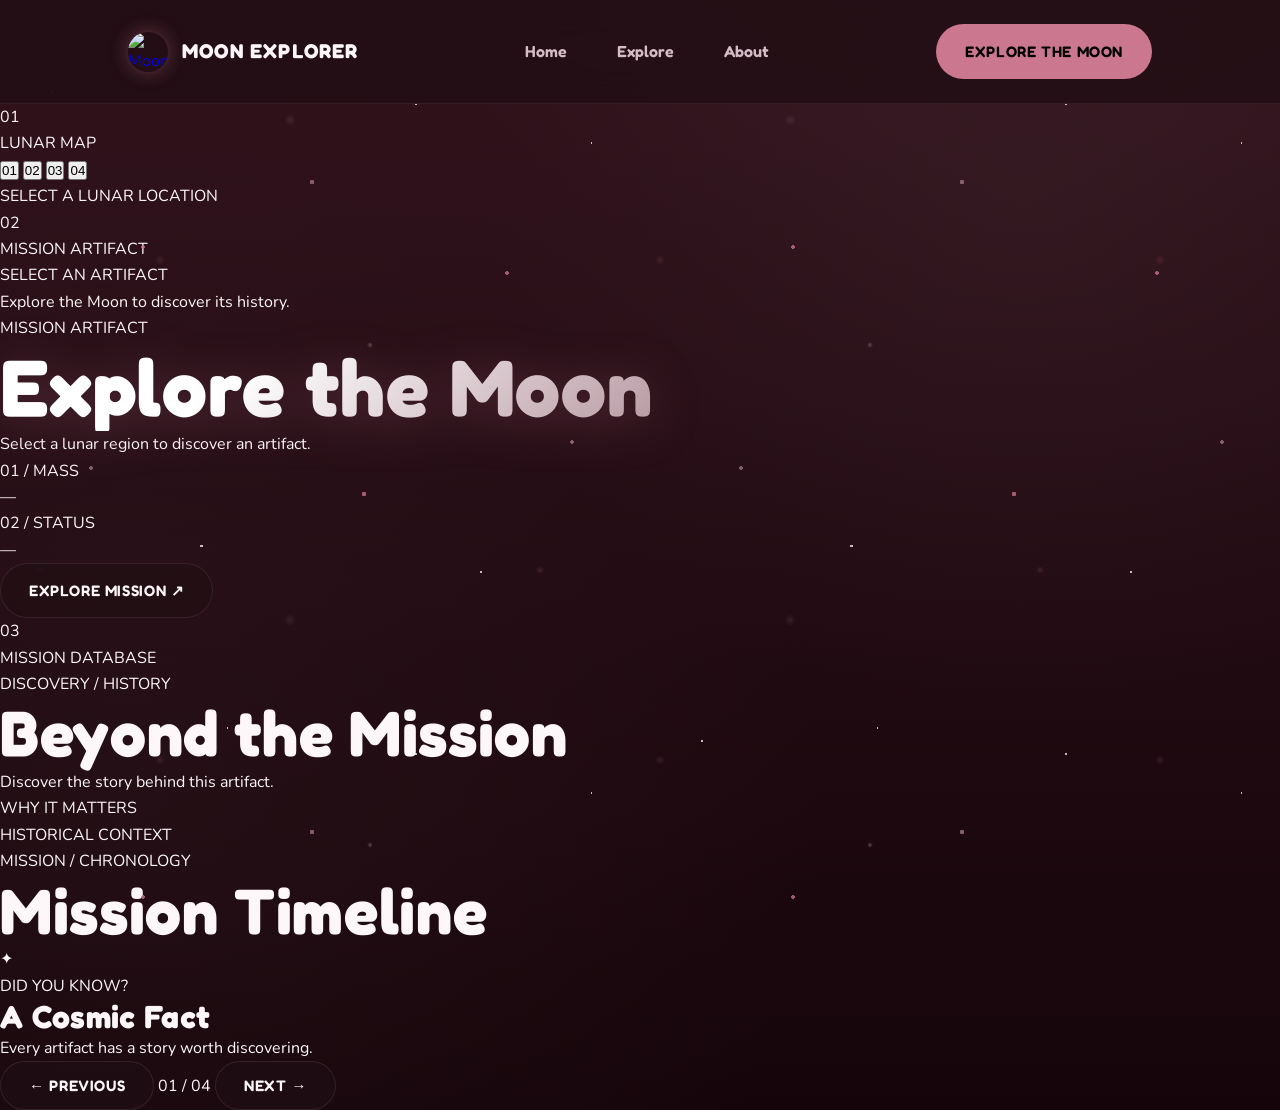
==== explore.html @ b7310cf4 "Add files via upload" ====
<!DOCTYPE html>
<html lang="en">
    <head>
        <meta charset="UTF-8" />
        <meta name="viewport" content="width=device-width, initial-scale=1.0" />
        <title>Moon Explorer — Interactive Space Exploration Museum</title>

        <!-- Google Fonts: Fredoka & Nunito -->
        <link rel="preconnect" href="https://fonts.googleapis.com" />
        <link rel="preconnect" href="https://fonts.gstatic.com" crossorigin />
        <link
            href="https://fonts.googleapis.com/css2?family=Fredoka:wght@500;600;700&family=Nunito:wght@400;600;700&display=swap"
            rel="stylesheet"
        />

        <link rel="stylesheet" href="style.css" />
        <link rel="stylesheet" href="home.css" />

        <script
        type="module"
        src="https://ajax.googleapis.com/ajax/libs/model-viewer/3.5.0/model-viewer.min.js"
        ></script>
    </head>
    <body>
        <!-- Fundo estrelado atmosférico -->
        <div class="starfield" aria-hidden="true"></div>

        <!-- NAVBAR -->
        <header class="navbar">
        <a href="#home" class="logo">
            <img src="./assets/logo.png" alt="Moon Explorer Logo" />
            <p>MOON EXPLORER</p>
        </a>

        <nav class="menu">
            <a href="#home">Home</a>
            <a href="#explore">Explore</a>
            <a href="#about">About</a>
        </nav>

        <div class="nav-cta">
            <a href="#explore" class="btn btn-primary">EXPLORE THE MOON</a>
        </div>

        <!-- Hamburger (mobile) -->
        <button
            class="hamburger"
            id="hamburger"
            aria-label="Open menu"
            aria-expanded="false"
        >
            <span></span><span></span><span></span>
        </button>
        </header>

        <!-- Overlay do menu lateral -->
        <div class="menu-overlay" id="menu-overlay"></div>

        <!-- Menu lateral mobile -->
        <aside class="side-menu" id="side-menu" aria-hidden="true">
        <div class="side-menu-header">
            <p>MOON EXPLORER</p>
            <button class="close-menu" id="close-menu" aria-label="Close menu">
            &times;
            </button>
        </div>
        <nav class="side-menu-links">
            <a href="#home">Home</a>
            <a href="#explore">Explore</a>
            <a href="#about">About</a>
        </nav>
        <a href="#explore" class="btn btn-primary side-menu-cta"
            >EXPLORE THE MOON</a
        >
        </aside>

        <main class="explorer">

            <!-- 01. LUA / SELEÇÃO -->
            <section class="moon-panel">
                <div class="panel-label">
                    <span>01</span>
                    <p>LUNAR MAP</p>
                </div>

                <div class="moon-container">
                    <model-viewer
                        src="./assets/Moon_New.glb"
                        alt="Interactive 3D Moon"
                        camera-controls
                        disable-pan
                        disable-zoom
                        shadow-intensity="0"
                        exposure="1"
                        orientation="45deg -180deg 0deg"
                    ></model-viewer>

                    <!-- Regiões clicáveis -->
                    <button class="moon-region active"
                        data-object="0" style="--x: 35%; --y: 35%;">
                        <span>01</span>
                    </button>

                    <button class="moon-region"
                        data-object="1" style="--x: 65%; --y: 43%;">
                        <span>02</span>
                    </button>

                    <button class="moon-region"
                        data-object="2" style="--x: 42%; --y: 65%;">
                        <span>03</span>
                    </button>

                    <button class="moon-region"
                        data-object="3" style="--x: 70%; --y: 72%;">
                        <span>04</span>
                    </button>
                </div>

                <div class="moon-legend">
                    <span class="legend-dot"></span>
                    <p>SELECT A LUNAR LOCATION</p>
                </div>
            </section>


            <!-- 02. OBJETO 3D -->
            <section class="object-panel">

                <div class="panel-label">
                    <span>02</span>
                    <p>MISSION ARTIFACT</p>
                </div>

                <div class="object-viewer">
                    <model-viewer
                        id="artifact-model"
                        src=""
                        alt="Selected space artifact"
                        camera-controls
                        auto-rotate
                        rotation-per-second="8deg"
                        shadow-intensity="0"
                        exposure="1"
                        interaction-prompt="none"
                        loading="eager"
                    ></model-viewer>

                    <div class="object-loading" id="object-placeholder">
                        <span>SELECT AN ARTIFACT</span>
                        <p>Explore the Moon to discover its history.</p>
                    </div>
                </div>

                <div class="object-info">
                    <span class="object-status" id="object-status">
                        MISSION ARTIFACT
                    </span>

                    <h1 id="object-name">Explore the Moon</h1>

                    <p id="object-mission">
                        Select a lunar region to discover an artifact.
                    </p>

                    <div class="object-metadata">
                        <div>
                            <span>01 / MASS</span>
                            <p id="object-mass">—</p>
                        </div>

                        <div>
                            <span>02 / STATUS</span>
                            <p id="object-condition">—</p>
                        </div>
                    </div>

                    <a id="object-link"
                    class="btn btn-secondary"
                    href="#"
                    target="_blank"
                    rel="noopener noreferrer">
                        EXPLORE MISSION ↗
                    </a>
                </div>

            </section>


            <!-- 03. DASHBOARD -->
            <section class="details-panel">

                <div class="panel-label">
                    <span>03</span>
                    <p>MISSION DATABASE</p>
                </div>

                <!-- HISTÓRIA -->
                <article class="dashboard-card story-card">
                    <span class="dashboard-category">DISCOVERY / HISTORY</span>

                    <h2>Beyond the Mission</h2>

                    <p id="story-info">
                        Discover the story behind this artifact.
                    </p>

                    <div class="story-highlight">
                        <span>WHY IT MATTERS</span>
                        <p id="story-importance"></p>
                    </div>

                    <div class="story-context">
                        <span>HISTORICAL CONTEXT</span>
                        <p id="story-context"></p>
                    </div>
                </article>


                <!-- LINHA DO TEMPO -->
                <article class="dashboard-card timeline-card">
                    <span class="dashboard-category">MISSION / CHRONOLOGY</span>

                    <h2>Mission Timeline</h2>

                    <div class="timeline" id="mission-timeline">
                        <!-- Gerado pelo JavaScript -->
                    </div>
                </article>


                <!-- CURIOSIDADE -->
                <article class="dashboard-card funfact-card">
                    <div class="funfact-icon">✦</div>

                    <div>
                        <span class="dashboard-category">DID YOU KNOW?</span>

                        <h3>A Cosmic Fact</h3>

                        <p id="object-funfact">
                            Every artifact has a story worth discovering.
                        </p>
                    </div>
                </article>

                <!-- NAVEGAÇÃO -->
                <div class="artifact-navigation">
                    <button id="previous-artifact" class="btn btn-secondary">
                        ← PREVIOUS
                    </button>

                    <span id="artifact-counter">01 / 04</span>

                    <button id="next-artifact" class="btn btn-secondary">
                        NEXT →
                    </button>
                </div>

            </section>

        </main>
    </body>
</html>
---- style.css ----
/* ==========================================================================
   MOON EXPLORER — VISUAL IDENTITY & DESIGN SYSTEM (DARK EDITION)
   ========================================================================== */

:root {
  /* Color Palette */
  --color-mauve-muted: #A27A86;
  --color-gray-purple: #77686D;
  --color-pink-accent: #CB7790;
  --color-mauve-dark: #4D363D;
  --color-bg-deep: #331C23;
  --color-bg-darkest: #33131D; /* Fundo principal ultra escuro */

  /* Derived Soft Highlights & Glassmorphism */
  --color-text-primary: #FDF7F9;
  --color-text-secondary: #D4BDC6;
  --color-glass-surface: rgba(33, 15, 21, 0.72);
  --color-glass-hover: rgba(51, 28, 35, 0.88);
  --color-border-soft: rgba(162, 122, 134, 0.18);
  --color-border-glow: rgba(203, 119, 144, 0.45);

  /* Typography */
  --font-heading: 'Fredoka', sans-serif;
  --font-body: 'Nunito', sans-serif;

  /* Margins / Spacing Tokens */
  --margin-xl: 128px;
  --margin-md: 42px;
  --margin-sm: 24px;

  /* Radii & Shadows */
  --radius-card: 28px;
  --radius-pill: 999px;
  --shadow-atmospheric: 0 28px 70px rgba(10, 2, 5, 0.85);
  --glow-pink: 0 0 32px rgba(203, 119, 144, 0.28);
}

/* ==========================================================================
   RESET & BASE SCALE (Base 8px -> uso de 'em' para escala tipográfica)
   ========================================================================== */

*,
*::before,
*::after {
  box-sizing: border-box;
  margin: 0;
  padding: 0;
}

html {
  font-size: 8px; /* Base solicitada: 1em = 8px */
  scroll-behavior: smooth;
}

body {
  font-family: var(--font-body);
  font-weight: 400;
  font-size: 2em; /* 16px */
  line-height: 1.65;
  color: var(--color-text-primary);
  background: radial-gradient(circle at 80% 15%, rgba(77, 54, 61, 0.22) 0%, transparent 40%),
              radial-gradient(circle at 10% 70%, rgba(51, 28, 35, 0.35) 0%, transparent 50%),
              linear-gradient(180deg, var(--color-bg-darkest) 0%, #200A11 60%, #15050A 100%);
  min-height: 100vh;
  overflow-x: hidden;
  position: relative;
}

/* ==========================================================================
   ATMOSPHERIC STARFIELD & COSMIC PARTICLES
   ========================================================================== */

.starfield {
  position: fixed;
  inset: 0;
  pointer-events: none;
  z-index: 0;
  overflow: hidden;
}

.starfield::before {
  content: "";
  position: absolute;
  inset: 0;
  background-image:
    radial-gradient(1.5px 1.5px at 8% 14%, #FDF7F9 90%, transparent),
    radial-gradient(2px 2px at 22% 38%, var(--color-pink-accent) 85%, transparent),
    radial-gradient(1px 1px at 35% 12%, #FDF7F9 90%, transparent),
    radial-gradient(2.5px 2.5px at 48% 28%, var(--color-mauve-muted) 80%, transparent),
    radial-gradient(1.5px 1.5px at 64% 16%, #FDF7F9 90%, transparent),
    radial-gradient(2px 2px at 78% 42%, var(--color-pink-accent) 85%, transparent),
    radial-gradient(1px 1px at 91% 22%, #FDF7F9 90%, transparent),
    radial-gradient(2px 2px at 14% 72%, var(--color-mauve-muted) 85%, transparent),
    radial-gradient(1.5px 1.5px at 31% 84%, #FDF7F9 90%, transparent),
    radial-gradient(2.5px 2.5px at 56% 76%, var(--color-pink-accent) 80%, transparent),
    radial-gradient(1.5px 1.5px at 74% 88%, #FDF7F9 90%, transparent),
    radial-gradient(2px 2px at 88% 68%, var(--color-mauve-muted) 85%, transparent);
  background-size: 650px 650px;
  opacity: 0.75;
  animation: twinkle 7s ease-in-out infinite alternate;
}

.starfield::after {
  content: "";
  position: absolute;
  inset: -50px;
  background-image:
    radial-gradient(4px 4px at 18% 24%, rgba(203, 119, 144, 0.2) 0%, transparent 100%),
    radial-gradient(6px 6px at 68% 34%, rgba(162, 122, 134, 0.18) 0%, transparent 100%),
    radial-gradient(5px 5px at 42% 62%, rgba(203, 119, 144, 0.16) 0%, transparent 100%),
    radial-gradient(3px 3px at 84% 79%, rgba(253, 247, 249, 0.25) 0%, transparent 100%);
  background-size: 500px 500px;
  animation: floatParticles 18s ease-in-out infinite alternate;
}

@keyframes twinkle {
  0% { opacity: 0.45; }
  100% { opacity: 0.9; }
}

@keyframes floatParticles {
  0% { transform: translateY(0px) translateX(0px); }
  100% { transform: translateY(-24px) translateX(14px); }
}

/* ==========================================================================
   CUSTOM SCROLLBAR (Transparent & Atmospheric)
   ========================================================================== */

/* Para navegadores baseados em Chromium (Chrome, Edge, Safari, Opera) */
::-webkit-scrollbar {
  width: 12px; /* Largura da barra vertical */
  height: 12px; /* Altura da barra horizontal */
}

::-webkit-scrollbar-track {
  background: transparent; /* Fundo totalmente transparente */
}

::-webkit-scrollbar-thumb {
  background:  linear-gradient(135deg, var(--color-pink-accent) 0%, #B35D77 100%) 
  border-radius: 999px;
  border: 2px solid transparent;
  background-clip: padding-box;
  transition: background 0.3s ease;
}

::-webkit-scrollbar-thumb:hover {
  background: rgba(203, 119, 144, 0.75); /* Acende com o rosa accent ao passar o mouse */
  border: 2px solid transparent;
  background-clip: padding-box;
}

/* Para Firefox */
* {
  scrollbar-color: rgba(162, 122, 134, 0.38) transparent; /* Thumb translúcido e track transparente */
}

/* ==========================================================================
   TYPOGRAPHY
   ========================================================================== */

h1, h2, h3 {
  font-family: var(--font-heading);
  font-weight: 700;
  line-height: 1.12;
  letter-spacing: 0.01em;
  color: var(--color-text-primary);
}

h1 {
  font-size: 5em;
  background: linear-gradient(135deg, #FFFFFF 20%, var(--color-mauve-muted) 65%, var(--color-pink-accent) 100%);
  -webkit-background-clip: text;
  -webkit-text-fill-color: transparent;
  filter: drop-shadow(0 6px 24px rgba(203, 119, 144, 0.25));
}

h2 {
  font-size: 4em;
}

h3 {
  font-size: 2em;
}

.chapter {
  font-family: var(--font-heading);
  font-weight: 600;
  font-size: 0.8em;
  letter-spacing: 0.14em;
  text-transform: uppercase;
  color: var(--color-pink-accent);
  display: inline-flex;
  align-items: center;
  gap: 10px;
  margin-bottom: 12px;
}

.chapter .dot {
  width: 8px;
  height: 8px;
  border-radius: 50%;
  background: var(--color-pink-accent);
  box-shadow: 0 0 12px var(--color-pink-accent);
  display: inline-block;
}

#highlighted {
  color: #CB7790;
}

/* ==========================================================================
   BUTTONS
   ========================================================================== */

.btn {
  font-family: var(--font-heading);
  font-weight: 600;
  font-size: 0.95em;
  letter-spacing: 0.04em;
  text-decoration: none;
  padding: 14px 28px;
  border-radius: var(--radius-pill);
  display: inline-flex;
  align-items: center;
  justify-content: center;
  gap: 10px;
  cursor: pointer;
  transition: transform 0.3s cubic-bezier(0.22, 1, 0.36, 1),
              box-shadow 0.3s ease,
              background 0.3s ease,
              border-color 0.3s ease;
  border: 1px solid transparent;
}

.btn-primary {
  background: #CB7790;
  color: black;
}

.btn-primary:hover {
  transform: translateY(-3px) scale(1.02);
  box-shadow: 0 14px 36px rgba(203, 119, 144, 0.52),
              inset 0 1px 1px rgba(255, 255, 255, 0.5);
}

.btn-secondary {
  background: rgba(33, 15, 21, 0.6);
  backdrop-filter: blur(12px);
  -webkit-backdrop-filter: blur(12px);
  color: var(--color-text-primary);
  border: 1px solid var(--color-border-soft);
}

.btn-secondary:hover {
  transform: translateY(-3px);
  background: rgba(162, 122, 134, 0.25);
  border-color: var(--color-pink-accent);
  box-shadow: var(--glow-pink);
}

.btn-card {
  width: 100%;
  margin-top: auto;
  padding: 12px 22px;
  background: rgba(33, 15, 21, 0.65);
  color: var(--color-text-primary);
  border: 1px solid var(--color-border-soft);
}

.btn-card:hover {
  background: var(--color-pink-accent);
  border-color: var(--color-pink-accent);
  color: #FFFFFF;
  box-shadow: 0 8px 22px rgba(203, 119, 144, 0.4);
}

.btn-large {
  font-size: 1.05em;
  padding: 18px 40px;
}

/* ==========================================================================
   NAVBAR & MOBILE MENU
   ========================================================================== */

.navbar {
  position: sticky;
  top: 0;
  z-index: 50;
  display: flex;
  align-items: center;
  justify-content: space-between;
  padding: var(--margin-sm) var(--margin-xl);
  background: rgba(33, 15, 21, 0.85);
  backdrop-filter: blur(18px);
  -webkit-backdrop-filter: blur(18px);
  border-bottom: 1px solid rgba(162, 122, 134, 0.12);
}

.logo {
  display: flex;
  align-items: center;
  gap: 14px;
  text-decoration: none;
}

.logo img {
  width: 40px;
  height: 40px;
  object-fit: contain;
  border-radius: 50%;
  box-shadow: 0 0 18px rgba(203, 119, 144, 0.4);
}

.logo p {
  font-family: var(--font-heading);
  font-weight: 700;
  font-size: 1.25em;
  letter-spacing: 0.06em;
  color: var(--color-text-primary);
}

.menu {
  display: flex;
  align-items: center;
  gap: var(--margin-md);
}

.menu a {
  font-family: var(--font-heading);
  font-weight: 600;
  font-size: 1em;
  color: var(--color-text-secondary);
  text-decoration: none;
  position: relative;
  padding: 6px 4px;
  transition: color 0.25s ease;
}

.menu a::after {
  content: "";
  position: absolute;
  left: 0;
  bottom: 0;
  width: 0%;
  height: 3px;
  border-radius: 4px;
  background: var(--color-pink-accent);
  transition: width 0.3s ease;
}

.menu a:hover {
  color: #FFFFFF;
}

.menu a:hover::after {
  width: 100%;
}

.hamburger {
  display: none;
  flex-direction: column;
  gap: 5px;
  background: transparent;
  border: none;
  cursor: pointer;
  padding: 8px;
}

.hamburger span {
  width: 26px;
  height: 3px;
  border-radius: 4px;
  background: var(--color-text-primary);
  transition: 0.3s ease;
}

.menu-overlay {
  position: fixed;
  inset: 0;
  background: rgba(10, 2, 5, 0.8);
  backdrop-filter: blur(4px);
  z-index: 90;
  opacity: 0;
  pointer-events: none;
  transition: opacity 0.3s ease;
}

.menu-overlay.active {
  opacity: 1;
  pointer-events: auto;
}

.side-menu {
  position: fixed;
  top: 0;
  right: -320px;
  width: 290px;
  height: 100vh;
  background: linear-gradient(180deg, var(--color-mauve-dark) 0%, var(--color-bg-darkest) 100%);
  border-left: 1px solid var(--color-border-soft);
  padding: var(--margin-md) var(--margin-sm);
  z-index: 100;
  display: flex;
  flex-direction: column;
  gap: var(--margin-md);
  transition: right 0.35s cubic-bezier(0.22, 1, 0.36, 1);
}

.side-menu.active {
  right: 0;
}

.side-menu-header {
  display: flex;
  align-items: center;
  justify-content: space-between;
}

.side-menu-header p {
  font-family: var(--font-heading);
  font-weight: 700;
  font-size: 1.15em;
}

.close-menu {
  background: rgba(255, 255, 255, 0.08);
  border: 1px solid var(--color-border-soft);
  color: var(--color-text-primary);
  width: 36px;
  height: 36px;
  border-radius: 50%;
  font-size: 1.4em;
  cursor: pointer;
}

.side-menu-links {
  display: flex;
  flex-direction: column;
  gap: var(--margin-sm);
}

.side-menu-links a {
  font-family: var(--font-heading);
  font-weight: 600;
  font-size: 1.25em;
  color: var(--color-text-secondary);
  text-decoration: none;
}
---- home.css ----
/* ==========================================================================
   HERO SECTION & MONUMENTAL HALF-MOON
   ========================================================================== */

.hero {
  position: relative;
  z-index: 1;
  display: flex;
  align-items: center;
  padding: 0 var(--margin-xl);
  min-height: calc(100vh - 96px);
  overflow: hidden;
}

.hero-content {
  position: relative;
  z-index: 3;
  max-width: 620px;
}

.hero-subtitle {
  font-size: 1.15em;
  color: var(--color-text-secondary);
  margin-top: var(--margin-sm);
  margin-bottom: var(--margin-md);
  max-width: 50ch;
}

.hero-actions {
  display: flex;
  flex-wrap: wrap;
  gap: var(--margin-sm);
}

.moon-display {
  position: absolute;
  top: 50%;
  right: 0;
  width: 820px;
  height: 820px;
  transform: translate(50%, -50%);
  display: flex;
  align-items: center;
  justify-content: center;
  z-index: 2;
  animation: floatHalfMoon 7s ease-in-out infinite alternate;
}

.moon-orbit {
  position: absolute;
  width: 900px;
  height: 900px;
  border-radius: 50%;
  border: 1.5px dashed rgba(162, 122, 134, 0.35);
  box-shadow: inset 0 0 60px rgba(203, 119, 144, 0.12);
  transform: rotate(-18deg);
  pointer-events: none;
}

.moon-orbit::after {
  content: "";
  position: absolute;
  top: 18%;
  left: 6%;
  width: 12px;
  height: 12px;
  border-radius: 50%;
  background: var(--color-pink-accent);
  box-shadow: 0 0 18px var(--color-pink-accent);
}

.moon-glow {
  position: absolute;
  width: 760px;
  height: 760px;
  border-radius: 50%;
  background: radial-gradient(
    circle,
    rgba(203, 119, 144, 0.32) 0%,
    rgba(162, 122, 134, 0.14) 45%,
    transparent 72%
  );
  filter: blur(32px);
  pointer-events: none;
}

.moon-display model-viewer {
  width: 100%;
  height: 100%;
  max-width: none;
  max-height: none;
  z-index: 2;
  --poster-color: transparent;
}

@keyframes floatHalfMoon {
  0% {
    transform: translate(50%, calc(-50% - 12px));
  }
  100% {
    transform: translate(50%, calc(-50% + 12px));
  }
}


/* ==========================================================================
   SHARED SECTION LAYOUT
   ========================================================================== */

.about,
.card-section,
.final-banner {
  position: relative;
  z-index: 1;
  margin-left: var(--margin-xl);
  margin-right: var(--margin-xl);
}

.about {
  margin-top: var(--margin-xl);
}

.card-section,
.final-banner {
  margin-top: var(--margin-xl);
}

.final-banner {
  margin-bottom: var(--margin-xl);
}

.section-header {
  display: flex;
  justify-content: space-between;
  align-items: center;
  gap: var(--margin-md);
  margin-bottom: var(--margin-md);
  width: 100%;
}

.left-text {
  max-width: 460px;
}

.right-text {
  max-width: 440px;
  color: var(--color-text-secondary);
  font-size: 1.05em;
  display: flex;
  flex-direction: column;
  gap: 12px;
}

.right-text p:nth-child(2) {
  font-weight: 800;
}


/* ==========================================================================
   ABOUT & STATS
   ========================================================================== */

.texts-section {
  display: grid;
  grid-template-columns: repeat(3, minmax(0, 1fr));
  gap: var(--margin-sm);
  margin-top: var(--margin-md);
}

.stat-card {
  position: relative;
  overflow: hidden;
  display: flex;
  align-items: center;
  justify-content: space-around;
  gap: 16px;

  background: var(--color-glass-surface);
  backdrop-filter: blur(16px);
  -webkit-backdrop-filter: blur(16px);

  border: 1px solid var(--color-border-soft);
  border-radius: var(--radius-card);

  padding: var(--margin-md) var(--margin-sm);
  text-align: left;
  box-shadow: var(--shadow-atmospheric);

  transition:
    transform 0.35s ease,
    border-color 0.35s ease,
    background 0.35s ease;
}

.stat-card::before {
  content: "";
  position: absolute;
  inset: 0;
  pointer-events: none;

  background:
    radial-gradient(
      circle at 15% 20%,
      rgba(255,255,255,0.07) 0 2px,
      transparent 3px
    ),
    radial-gradient(
      circle at 85% 75%,
      rgba(203,119,144,0.10) 0 35px,
      transparent 70px
    ),
    radial-gradient(
      circle at 20% 110%,
      rgba(80,120,180,0.12),
      transparent 55%
    ),
    radial-gradient(
      circle at 90% 10%,
      rgba(255,255,255,0.04),
      transparent 45%
    );
}

.stat-card:hover {
  transform: translateY(-6px);
  background: var(--color-glass-hover);
  border-color: var(--color-border-glow);
}

.stat-number {
  flex-shrink: 0;
  font-family: var(--font-heading);
  font-weight: 700;
  font-size: 3.2em;
  line-height: 1;
  color: var(--color-pink-accent);
  text-shadow: 0 0 24px rgba(203, 119, 144, 0.35);
  margin: 0;
}

.stat-label {
  max-width: 300px;
  font-family: var(--font-heading);
  font-weight: 600;
  color: var(--color-text-secondary);
  margin: 0;
  text-transform: uppercase;
}


/* ==========================================================================
   FEATURED DISCOVERIES (CARDS)
   ========================================================================== */

.cards-container {
  display: grid;
  grid-template-columns: repeat(4, minmax(0, 1fr));
  gap: var(--margin-sm);
}

.card {
  position: relative;
  display: flex;
  flex-direction: column;

  background: linear-gradient(
    165deg,
    rgba(51, 28, 35, 0.65) 0%,
    rgba(33, 15, 21, 0.92) 100%
  );

  backdrop-filter: blur(20px);
  -webkit-backdrop-filter: blur(20px);

  border: 1px solid var(--color-border-soft);
  border-radius: var(--radius-card);

  padding: var(--margin-sm);
  box-shadow: var(--shadow-atmospheric);
  overflow: hidden;

  transition:
    transform 0.35s cubic-bezier(0.22, 1, 0.36, 1),
    border-color 0.35s ease,
    box-shadow 0.35s ease;
}

.card::after {
  content: "";
  position: absolute;
  bottom: -30px;
  right: -30px;
  width: 140px;
  height: 140px;
  border-radius: 50%;

  background: radial-gradient(
    circle,
    rgba(162, 122, 134, 0.12) 0%,
    transparent 70%
  );

  pointer-events: none;
}

.card:hover {
  transform: translateY(-8px);
  border-color: var(--color-border-glow);
  box-shadow:
    0 28px 65px rgba(10, 2, 5, 0.9),
    0 0 30px rgba(203, 119, 144, 0.18);
}

.card .number {
  position: absolute;
  top: 20px;
  left: 20px;
  z-index: 3;

  font-family: var(--font-heading);
  font-weight: 700;
  font-size: 0.9em;
  color: var(--color-text-primary);

  background: rgba(33, 15, 21, 0.85);
  border: 1px solid var(--color-border-soft);

  padding: 6px 14px;
  border-radius: var(--radius-pill);
}

/* Container padronizado das imagens */
.model-wrapper {
  position: relative;
  width: 100%;
  height: 30vh;
  flex-shrink: 0;
  border-radius: 20px;

  background: radial-gradient(
    circle at 50% 50%,
    rgba(77, 54, 61, 0.22) 0%,
    rgba(15, 5, 8, 0.88) 100%
  );

  border: 1px solid rgba(162, 122, 134, 0.12);
  margin-bottom: var(--margin-sm);
  overflow: hidden;
}

/* Imagens dos cards */
.model-wrapper img {
  display: block;
  width: 100%;
  height: 100%;
  object-fit: cover;
  object-position: center;
  border-radius: inherit;
}

/* Conteúdo dos cards */
.card .text {
  display: flex;
  flex-direction: column;
  flex: 1;
}

.card .subtitle {
  font-family: var(--font-heading);
  font-weight: 600;
  font-size: 0.95em;
  color: var(--color-mauve-muted);
  margin-top: 4px;
}

.card .info {
  font-family: var(--font-heading);
  font-weight: 600;
  font-size: 0.78em;
  letter-spacing: 0.1em;
  color: var(--color-pink-accent);
  margin-top: 10px;
  margin-bottom: 14px;
}

.card .description {
  font-size: 0.95em;
  color: var(--color-text-secondary);
  margin-bottom: var(--margin-sm);
}


/* ==========================================================================
   FINAL CTA BANNER
   ========================================================================== */

.final-banner {
  padding: 0;
}

.banner-box {
  position: relative;
  overflow: hidden;
  text-align: center;

  padding: var(--margin-xl) var(--margin-md);
  border-radius: 36px;

  background:
    radial-gradient(
      circle at 50% 0%,
      rgba(203, 119, 144, 0.22) 0%,
      transparent 60%
    ),
    linear-gradient(
      145deg,
      #3B1B25 0%,
      var(--color-bg-darkest) 100%
    );

  border: 1px solid rgba(203, 119, 144, 0.35);

  box-shadow:
    var(--shadow-atmospheric),
    inset 0 1px 0 rgba(255, 255, 255, 0.08);
}

.banner-box::after {
  content: "";
  position: absolute;
  left: 50%;
  bottom: -140px;
  transform: translateX(-50%);

  width: 120%;
  height: 200px;
  border-radius: 50%;

  background: radial-gradient(
    ellipse at center,
    rgba(162, 122, 134, 0.18) 0%,
    rgba(33, 15, 21, 0.05) 70%
  );

  border-top: 1px solid rgba(162, 122, 134, 0.2);
  pointer-events: none;
}

.banner-text {
  font-size: 1.15em;
  color: var(--color-text-secondary);
  max-width: 40ch;
  margin: 16px auto var(--margin-md);
}


/* ==========================================================================
   RESPONSIVE BREAKPOINTS
   ========================================================================== */

/* TABLETS E NOTEBOOKS */
@media (max-width: 1200px) {
  .cards-container {
    grid-template-columns: repeat(2, minmax(0, 1fr));
  }
}


/* TABLETS */
@media (max-width: 960px) {

  :root {
    --section-spacing: var(--margin-md);
  }

  .hero {
    flex-direction: column;
    align-items: flex-start;
    justify-content: flex-start;
    text-align: left;

    padding: var(--margin-md);
    padding-bottom: 320px;
  }

  .hero-content {
    margin: 0;
  }

  .hero-actions {
    justify-content: flex-start;
  }

  .moon-display {
    top: auto;
    bottom: 0;
    left: 50%;
    right: auto;

    width: 540px;
    height: 540px;

    transform: translate(-50%, 52%);
    animation: floatHalfMoonMobile 6s ease-in-out infinite alternate;
  }

  .moon-orbit {
    width: 590px;
    height: 590px;
  }

  .moon-glow {
    width: 500px;
    height: 500px;
  }

  .about,
  .card-section,
  .final-banner {
    margin-left: var(--margin-md);
    margin-right: var(--margin-md);
  }

  .about {
    margin-top: var(--margin-md);
  }

  .card-section,
  .final-banner {
    margin-top: var(--margin-md);
  }

  .final-banner {
    margin-bottom: var(--margin-md);
  }

  .section-header {
    align-items: flex-start;
    flex-direction: column;
  }

  .left-text,
  .right-text {
    max-width: 100%;
  }

  .texts-section {
    grid-template-columns: 1fr;
  }
}


/* ANIMAÇÃO MOBILE */
@keyframes floatHalfMoonMobile {
  0% {
    transform: translate(-50%, calc(52% - 8px));
  }
  100% {
    transform: translate(-50%, calc(52% + 8px));
  }
}


/* CELULARES */
@media (max-width: 768px) {

  .navbar {
    padding: var(--margin-sm);
  }

  .menu,
  .nav-cta {
    display: none;
  }

  .hamburger {
    display: flex;
  }

  .about,
  .card-section,
  .final-banner {
    margin-left: var(--margin-sm);
    margin-right: var(--margin-sm);
  }

  .about {
    margin-top: var(--margin-sm);
  }

  .card-section,
  .final-banner {
    margin-top: var(--margin-md);
  }

  .final-banner {
    margin-bottom: var(--margin-sm);
  }

  .hero {
    padding: var(--margin-sm);
    padding-bottom: 300px;
  }

  h1 {
    font-size: 3em;
  }

  h2 {
    font-size: 2.2em;
  }

  .cards-container {
    grid-template-columns: 1fr;
  }

  .stat-card {
    padding: var(--margin-sm);
  }

  .stat-number {
    font-size: 2.8em;
  }

  .stat-label {
    font-size: 0.9em;
  }

  .banner-box {
    padding: var(--margin-md) var(--margin-sm);
    border-radius: 24px;
  }

  .banner-text {
    font-size: 1em;
  }
}


/* CELULARES PEQUENOS */
@media (max-width: 420px) {

  .hero {
    padding-bottom: 260px;
  }

  .moon-display {
    width: 420px;
    height: 420px;
  }

  .moon-orbit {
    width: 460px;
    height: 460px;
  }

  .moon-glow {
    width: 400px;
    height: 400px;
  }

  .stat-card {
    gap: 12px;
  }

  .stat-number {
    font-size: 2.4em;
  }
}
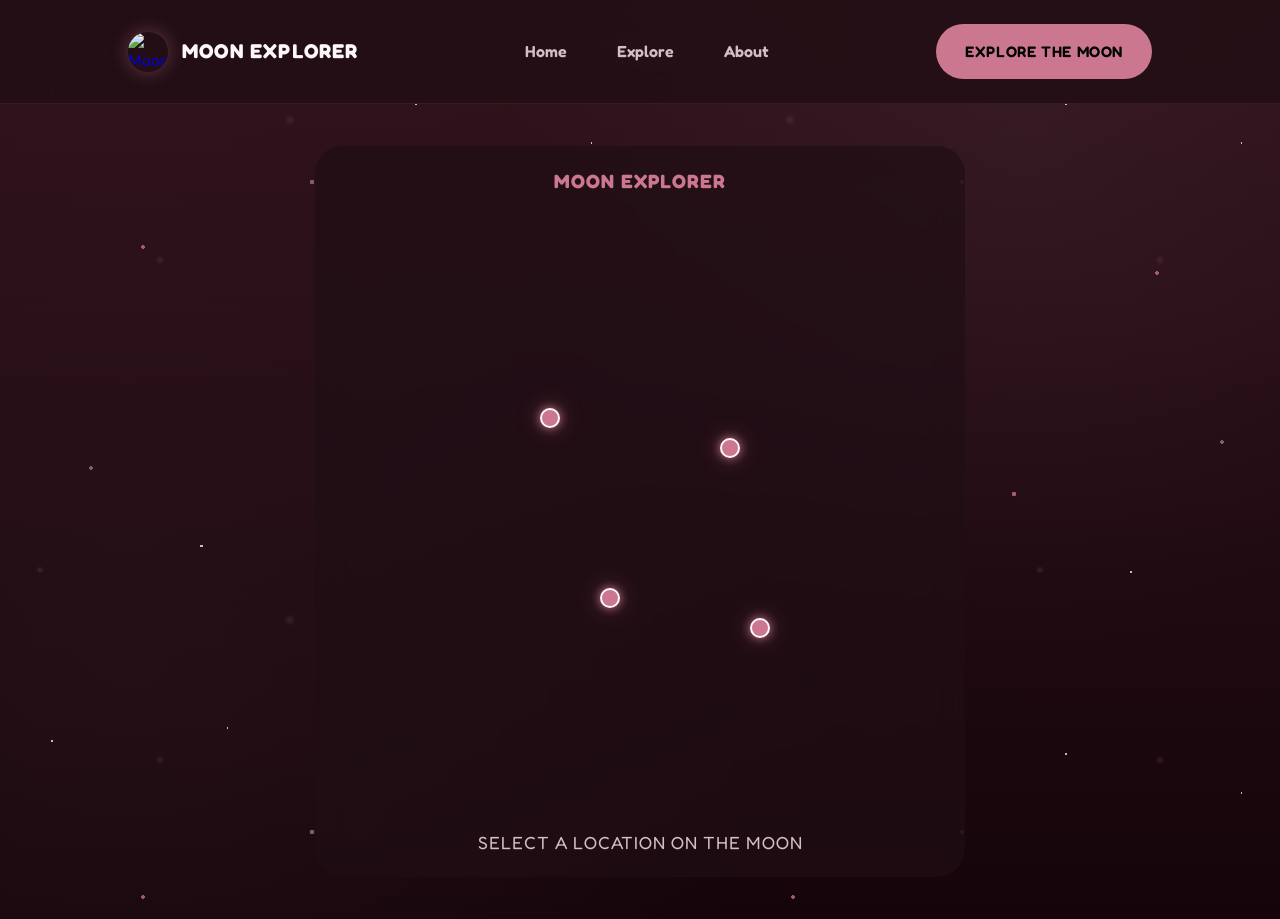
==== commit fe6fafd4: "Add files via upload" ====
--- a/explore.html
+++ b/explore.html
@@ -14,7 +14,7 @@
         />
 
         <link rel="stylesheet" href="style.css" />
-        <link rel="stylesheet" href="home.css" />
+        <link rel="stylesheet" href="explore.css" />
 
         <script
         type="module"
@@ -74,191 +74,178 @@
         >
         </aside>
 
-        <main class="explorer">
-
-            <!-- 01. LUA / SELEÇÃO -->
-            <section class="moon-panel">
-                <div class="panel-label">
-                    <span>01</span>
-                    <p>LUNAR MAP</p>
+        <main class="explorer initial-state" id="explorer">
+
+    <!-- PAINEL DA LUA -->
+    <section class="moon-panel">
+        <div class="panel-label">MOON EXPLORER</div>
+
+        <div class="moon-container">
+            <model-viewer
+                src="./assets/Moon_New.glb"
+                alt="3D Model of the Moon"
+                camera-controls
+                disable-pan
+                disable-zoom
+                shadow-intensity="0"
+                exposure="1"
+            ></model-viewer>
+
+            <!-- REGIÕES CLICÁVEIS -->
+            <button
+                class="moon-region"
+                data-object="0"
+                style="--x: 35%; --y: 35%;"
+                aria-label="Selecionar equipamento 1"
+            ></button>
+
+            <button
+                class="moon-region"
+                data-object="1"
+                style="--x: 65%; --y: 40%;"
+                aria-label="Selecionar equipamento 2"
+            ></button>
+
+            <button
+                class="moon-region"
+                data-object="2"
+                style="--x: 45%; --y: 65%;"
+                aria-label="Selecionar equipamento 3"
+            ></button>
+
+            <button
+                class="moon-region"
+                data-object="3"
+                style="--x: 70%; --y: 70%;"
+                aria-label="Selecionar equipamento 4"
+            ></button>
+        </div>
+
+        <p class="moon-instruction" id="moon-instruction">
+            SELECT A LOCATION ON THE MOON
+        </p>
+    </section>
+
+
+    <!-- PAINEL DO EQUIPAMENTO -->
+    <section class="object-panel hidden" id="object-panel">
+
+        <div class="panel-label">MISSION ARTIFACT</div>
+
+        <div class="object-viewer">
+            <model-viewer
+                id="artifact-model"
+                src=""
+                alt="3D Model of the selected equipment"
+                camera-controls
+                disable-pan
+                auto-rotate
+                rotation-per-second="8deg"
+                shadow-intensity="0"
+                exposure="1"
+            ></model-viewer>
+
+            <div class="object-loading" id="object-loading">
+                LOADING MODEL...
+            </div>
+        </div>
+
+        <div class="object-info">
+
+            <h1 id="object-name">Equipment name</h1>
+
+            <p class="object-mission" id="object-mission">
+                Mission name
+            </p>
+
+        </div>
+    </section>
+
+
+    <!-- DASHBOARD -->
+    <section class="details-panel hidden" id="details-panel">
+
+        <div class="panel-label">MISSION DASHBOARD</div>
+
+        <!-- DETALHES DA MISSÃO -->
+        <article class="dashboard-card mission-card">
+            <dl class="mission-summary">
+                <div>
+                    <dt>Mission</dt>
+                    <dd id="details-mission">--</dd>
                 </div>
-
-                <div class="moon-container">
-                    <model-viewer
-                        src="./assets/Moon_New.glb"
-                        alt="Interactive 3D Moon"
-                        camera-controls
-                        disable-pan
-                        disable-zoom
-                        shadow-intensity="0"
-                        exposure="1"
-                        orientation="45deg -180deg 0deg"
-                    ></model-viewer>
-
-                    <!-- Regiões clicáveis -->
-                    <button class="moon-region active"
-                        data-object="0" style="--x: 35%; --y: 35%;">
-                        <span>01</span>
-                    </button>
-
-                    <button class="moon-region"
-                        data-object="1" style="--x: 65%; --y: 43%;">
-                        <span>02</span>
-                    </button>
-
-                    <button class="moon-region"
-                        data-object="2" style="--x: 42%; --y: 65%;">
-                        <span>03</span>
-                    </button>
-
-                    <button class="moon-region"
-                        data-object="3" style="--x: 70%; --y: 72%;">
-                        <span>04</span>
-                    </button>
+                <div>
+                    <dt>Equipment mass</dt>
+                    <dd id="details-mass">--</dd>
                 </div>
-
-                <div class="moon-legend">
-                    <span class="legend-dot"></span>
-                    <p>SELECT A LUNAR LOCATION</p>
+                <div>
+                    <dt>Current status</dt>
+                    <dd id="details-status">--</dd>
                 </div>
-            </section>
-
-
-            <!-- 02. OBJETO 3D -->
-            <section class="object-panel">
-
-                <div class="panel-label">
-                    <span>02</span>
-                    <p>MISSION ARTIFACT</p>
-                </div>
-
-                <div class="object-viewer">
-                    <model-viewer
-                        id="artifact-model"
-                        src=""
-                        alt="Selected space artifact"
-                        camera-controls
-                        auto-rotate
-                        rotation-per-second="8deg"
-                        shadow-intensity="0"
-                        exposure="1"
-                        interaction-prompt="none"
-                        loading="eager"
-                    ></model-viewer>
-
-                    <div class="object-loading" id="object-placeholder">
-                        <span>SELECT AN ARTIFACT</span>
-                        <p>Explore the Moon to discover its history.</p>
-                    </div>
-                </div>
-
-                <div class="object-info">
-                    <span class="object-status" id="object-status">
-                        MISSION ARTIFACT
-                    </span>
-
-                    <h1 id="object-name">Explore the Moon</h1>
-
-                    <p id="object-mission">
-                        Select a lunar region to discover an artifact.
-                    </p>
-
-                    <div class="object-metadata">
-                        <div>
-                            <span>01 / MASS</span>
-                            <p id="object-mass">—</p>
-                        </div>
-
-                        <div>
-                            <span>02 / STATUS</span>
-                            <p id="object-condition">—</p>
-                        </div>
-                    </div>
-
-                    <a id="object-link"
-                    class="btn btn-secondary"
-                    href="#"
-                    target="_blank"
-                    rel="noopener noreferrer">
-                        EXPLORE MISSION ↗
-                    </a>
-                </div>
-
-            </section>
-
-
-            <!-- 03. DASHBOARD -->
-            <section class="details-panel">
-
-                <div class="panel-label">
-                    <span>03</span>
-                    <p>MISSION DATABASE</p>
-                </div>
-
-                <!-- HISTÓRIA -->
-                <article class="dashboard-card story-card">
-                    <span class="dashboard-category">DISCOVERY / HISTORY</span>
-
-                    <h2>Beyond the Mission</h2>
-
-                    <p id="story-info">
-                        Discover the story behind this artifact.
-                    </p>
-
-                    <div class="story-highlight">
-                        <span>WHY IT MATTERS</span>
-                        <p id="story-importance"></p>
-                    </div>
-
-                    <div class="story-context">
-                        <span>HISTORICAL CONTEXT</span>
-                        <p id="story-context"></p>
-                    </div>
-                </article>
-
-
-                <!-- LINHA DO TEMPO -->
-                <article class="dashboard-card timeline-card">
-                    <span class="dashboard-category">MISSION / CHRONOLOGY</span>
-
-                    <h2>Mission Timeline</h2>
-
-                    <div class="timeline" id="mission-timeline">
-                        <!-- Gerado pelo JavaScript -->
-                    </div>
-                </article>
-
-
-                <!-- CURIOSIDADE -->
-                <article class="dashboard-card funfact-card">
-                    <div class="funfact-icon">✦</div>
-
-                    <div>
-                        <span class="dashboard-category">DID YOU KNOW?</span>
-
-                        <h3>A Cosmic Fact</h3>
-
-                        <p id="object-funfact">
-                            Every artifact has a story worth discovering.
-                        </p>
-                    </div>
-                </article>
-
-                <!-- NAVEGAÇÃO -->
-                <div class="artifact-navigation">
-                    <button id="previous-artifact" class="btn btn-secondary">
-                        ← PREVIOUS
-                    </button>
-
-                    <span id="artifact-counter">01 / 04</span>
-
-                    <button id="next-artifact" class="btn btn-secondary">
-                        NEXT →
-                    </button>
-                </div>
-
-            </section>
-
-        </main>
+            </dl>
+        </article>
+
+        <!-- HISTÓRIA -->
+        <article class="dashboard-card story-card">
+
+            <h2>02 / THE STORY</h2>
+
+            <div class="story-section">
+                <h3>About the equipment</h3>
+                <p id="story-info"></p>
+            </div>
+
+            <div class="story-section">
+                <h3>Why is it important?</h3>
+                <p id="story-importance"></p>
+            </div>
+
+            <div class="story-section">
+                <h3>Mission context</h3>
+                <p id="story-context"></p>
+            </div>
+
+        </article>
+
+
+        <!-- LINHA DO TEMPO -->
+        <article class="dashboard-card timeline-card">
+
+            <h2>03 / MISSION TIMELINE</h2>
+
+            <div class="timeline" id="mission-timeline"></div>
+
+        </article>
+
+
+        <!-- CURIOSIDADE -->
+        <article class="dashboard-card funfact-card">
+
+            <h2>04 / DID YOU KNOW?</h2>
+
+            <p id="object-funfact"></p>
+
+        </article>
+
+
+        <!-- NAVEGAÇÃO -->
+        <div class="artifact-navigation">
+
+            <button id="previous-artifact" aria-label="Previous equipment">
+                ←
+            </button>
+
+            <span id="artifact-counter">0 / 0</span>
+
+            <button id="next-artifact" aria-label="Next equipment">
+                →
+            </button>
+
+        </div>
+
+    </section>
+
+</main>
+        <script src="./scripts/explore.js"></script>
     </body>
 </html>
--- a/explore.css
+++ b/explore.css
@@ -0,0 +1,627 @@
+/* =========================================
+   EXPLORER - LAYOUT PRINCIPAL
+========================================= */
+
+.explorer {
+    position: relative;
+    z-index: 1;
+    min-height: calc(100vh - 96px);
+    width: 100%;
+    padding: var(--margin-md);
+    gap: var(--margin-sm);
+    align-items: stretch;
+}
+
+@media (min-width: 1101px) {
+    .explorer.selected-state {
+        height: calc(100svh - 90px);
+        min-height: 600px;
+        padding: 14px 20px;
+        gap: 14px;
+    }
+
+    .explorer.selected-state > .moon-panel,
+    .explorer.selected-state > .object-panel,
+    .explorer.selected-state > .details-panel {
+        height: 100%;
+        padding: 14px;
+    }
+
+    .explorer.selected-state .panel-label {
+        font-size: 1em;
+        margin-bottom: 6px;
+    }
+
+    .explorer.selected-state .object-viewer,
+    .explorer.selected-state .object-viewer model-viewer {
+        min-height: 0;
+    }
+
+    .explorer.selected-state .object-info h1 {
+        font-size: 1.4em;
+        margin: 4px 0;
+    }
+
+    .explorer.selected-state .object-mission {
+        font-size: 1em;
+        margin-bottom: 0;
+    }
+
+    .explorer.selected-state .details-panel {
+        grid-template-rows: repeat(5, auto);
+        align-content: safe center;
+    }
+
+    .explorer.selected-state .dashboard-card {
+        padding: 10px;
+    }
+
+    .explorer.selected-state .mission-card,
+    .explorer.selected-state .funfact-card {
+        padding: 6px 10px;
+    }
+
+    .explorer.selected-state .funfact-card h2 {
+        margin-bottom: 3px;
+    }
+
+    .explorer.selected-state .dashboard-card h2 {
+        font-size: 0.95em;
+    }
+
+    .explorer.selected-state .dashboard-card p,
+    .explorer.selected-state .mission-summary dd,
+    .explorer.selected-state .timeline-item p {
+        font-size: 0.9em;
+}
+
+/* ESTADO INICIAL */
+
+.explorer.initial-state {
+    display: flex;
+    justify-content: center;
+    align-items: center;
+}
+
+.explorer.initial-state .moon-panel {
+    width: min(650px, 90vw);
+    min-height: 500px;
+    display: flex;
+    flex-direction: column;
+    align-items: center;
+    justify-content: center;
+    border: none;
+}
+
+.explorer.initial-state .moon-container {
+    width: 100%;
+    max-width: 600px;
+    aspect-ratio: 1;
+}
+
+.explorer.initial-state .moon-instruction {
+    margin-top: 20px;
+}
+
+
+/* ESTADO COM EQUIPAMENTO SELECIONADO */
+
+.explorer.selected-state {
+    display: grid;
+    grid-template-columns: minmax(150px, 0.8fr) minmax(230px, 1fr) minmax(0, 2fr);
+    animation: explorerAppear 0.7s ease forwards;
+}
+
+.explorer.selected-state .moon-panel {
+    min-width: 0;
+    display: flex;
+    flex-direction: column;
+    align-items: center;
+    justify-content: center;
+}
+
+
+/* ELEMENTOS OCULTOS */
+
+.hidden {
+    display: none !important;
+}
+
+
+/* =========================================
+   PAINÉIS
+========================================= */
+
+.moon-panel,
+.object-panel,
+.details-panel {
+    position: relative;
+    min-width: 0;
+    padding: 20px;
+    border: 1px solid var(--color-border-soft);
+    border-radius: var(--radius-card);
+    background: var(--color-glass-surface);
+    backdrop-filter: blur(16px);
+    -webkit-backdrop-filter: blur(16px);
+    overflow: hidden;
+}
+
+.panel-label {
+    color: var(--color-pink-accent);
+    font-family: var(--font-heading);
+    font-size: 1.2em;
+    letter-spacing: 1px;
+    font-weight: bold;
+    margin-bottom: 10px;
+}
+
+
+/* =========================================
+   LUA
+========================================= */
+
+.moon-container {
+    position: relative;
+    width: 100%;
+    aspect-ratio: 1;
+    max-width: 500px;
+    margin: auto;
+}
+
+.moon-container model-viewer {
+    width: 100%;
+    height: 100%;
+    background: transparent;
+    outline: none;
+}
+
+.moon-instruction {
+    text-align: center;
+    color: var(--color-text-secondary);
+    font-family: var(--font-heading);
+    font-size: 1.1em;
+    letter-spacing: 1px;
+    animation: instructionPulse 2s infinite ease-in-out;
+}
+
+
+/* =========================================
+   REGIÕES CLICÁVEIS DA LUA
+========================================= */
+
+.moon-region {
+    position: absolute;
+    left: var(--x);
+    top: var(--y);
+    transform: translate(-50%, -50%);
+    width: 20px;
+    height: 20px;
+    border-radius: 50%;
+    border: 2px solid var(--color-text-primary);
+    background: var(--color-pink-accent);
+    box-shadow:
+        0 0 10px var(--color-pink-accent),
+        0 0 25px var(--color-border-glow);
+    cursor: pointer;
+    z-index: 5;
+    transition: 0.3s ease;
+    animation: regionPulse 2s infinite;
+}
+
+.moon-region:hover,
+.moon-region.active {
+    transform: translate(-50%, -50%) scale(1.5);
+    background: var(--color-text-primary);
+    box-shadow:
+        0 0 15px var(--color-text-primary),
+        0 0 35px var(--color-pink-accent);
+}
+
+.moon-region:focus-visible {
+    outline: 2px solid var(--color-text-primary);
+    outline-offset: 5px;
+}
+
+
+/* =========================================
+   MODELO 3D DO EQUIPAMENTO
+========================================= */
+
+.object-panel {
+    display: grid;
+    grid-template-columns: minmax(0, 1fr);
+    grid-template-rows: auto minmax(0, 1fr) auto;
+    animation: panelAppear 0.6s ease forwards;
+}
+
+.object-panel > .panel-label {
+    grid-column: 1 / -1;
+}
+
+.object-viewer {
+    position: relative;
+    width: 100%;
+    min-height: 200px;
+    display: flex;
+    align-items: center;
+    justify-content: center;
+}
+
+.object-viewer model-viewer {
+    width: 100%;
+    height: 100%;
+    min-height: 200px;
+    background: transparent;
+}
+
+.object-loading {
+    position: absolute;
+    color: var(--color-text-secondary);
+    font-family: var(--font-heading);
+    font-size: 1em;
+    pointer-events: none;
+}
+
+.object-info {
+    align-self: center;
+    min-width: 0;
+    padding: 8px 0 0;
+    text-align: center;
+}
+
+.object-info h1 {
+    color: var(--color-text-primary);
+    font-family: var(--font-heading);
+    font-size: 1.5em;
+    overflow-wrap: anywhere;
+    margin: 4px 0;
+}
+
+.object-mission {
+    color: var(--color-text-secondary);
+    font-size: 1em;
+    overflow-wrap: anywhere;
+}
+
+
+/* =========================================
+   DASHBOARD
+========================================= */
+
+.details-panel {
+    display: grid;
+    grid-template-columns: repeat(2, minmax(0, 1fr));
+    grid-template-rows: repeat(5, auto);
+    grid-template-areas:
+        "label label"
+        "mission mission"
+        "story timeline"
+        "funfact funfact"
+        "navigation navigation";
+    gap: 10px;
+    align-content: center;
+    animation: panelAppear 0.8s ease forwards;
+    overflow-y: auto;
+}
+
+.details-panel > .panel-label {
+    grid-area: label;
+    margin: 0;
+}
+
+.dashboard-card {
+    min-width: 0;
+    min-height: 0;
+    padding: 14px;
+    border: 1px solid var(--color-border-soft);
+    border-radius: 16px;
+    background: rgba(33, 15, 21, 0.45);
+}
+
+.dashboard-card h2 {
+    color: var(--color-pink-accent);
+    font-family: var(--font-heading);
+    font-size: 1.1em;
+    letter-spacing: 0.5px;
+    margin-bottom: 10px;
+}
+
+.dashboard-card p {
+    color: var(--color-text-secondary);
+    font-size: 1em;
+    line-height: 1.3;
+}
+
+.mission-card {
+    grid-area: mission;
+    padding: 10px 14px;
+}
+
+.mission-summary {
+    display: grid;
+    grid-template-columns: 0.8fr 0.65fr 1.55fr;
+    gap: 12px;
+}
+
+.mission-summary div {
+    min-width: 0;
+    padding: 8px 10px;
+    border: 1px solid var(--color-border-soft);
+    border-radius: 12px;
+    background: rgba(33, 15, 21, 0.4);
+}
+
+.mission-summary dt {
+    color: var(--color-pink-accent);
+    font-family: var(--font-heading);
+    font-size: 0.9em;
+    letter-spacing: 0.4px;
+}
+
+.mission-summary dd {
+    color: var(--color-text-primary);
+    font-size: 1em;
+    line-height: 1.25;
+    overflow-wrap: anywhere;
+}
+
+
+/* =========================================
+   HISTÓRIA
+========================================= */
+
+.story-card {
+    grid-area: story;
+    display: flex;
+    flex-direction: column;
+    justify-content: center;
+    gap: 8px;
+}
+
+.timeline-card {
+    grid-area: timeline;
+    display: flex;
+    flex-direction: column;
+    justify-content: center;
+}
+
+.story-section h3 {
+    color: var(--color-text-primary);
+    font-family: var(--font-heading);
+    font-size: 1em;
+    margin-bottom: 3px;
+}
+
+
+/* =========================================
+   TIMELINE
+========================================= */
+
+.timeline {
+    display: flex;
+    flex-direction: column;
+    gap: 10px;
+    position: relative;
+    padding-left: 10px;
+}
+
+.timeline-item {
+    position: relative;
+    padding-left: 16px;
+    border-left: 2px solid var(--color-border-glow);
+}
+
+.timeline-item::before {
+    content: "";
+    position: absolute;
+    left: -7px;
+    top: 3px;
+    width: 9px;
+    height: 9px;
+    border-radius: 50%;
+    background: var(--color-pink-accent);
+    box-shadow: 0 0 12px var(--color-pink-accent);
+}
+
+.timeline-item h3 {
+    color: var(--color-pink-accent);
+    font-family: var(--font-heading);
+    font-size: 1em;
+    margin-bottom: 2px;
+}
+
+.timeline-item p {
+    color: var(--color-text-secondary);
+    font-size: 0.95em;
+    line-height: 1.25;
+}
+
+
+/* =========================================
+   CURIOSIDADE
+========================================= */
+
+.funfact-card {
+    grid-area: funfact;
+    padding: 10px 14px;
+    border-color: var(--color-border-glow);
+    background: linear-gradient(
+        135deg,
+        rgba(77, 54, 61, 0.45),
+        rgba(33, 15, 21, 0.7)
+    );
+}
+
+.funfact-card h2::before {
+    content: "✦ ";
+    color: var(--color-pink-accent);
+}
+
+
+/* =========================================
+   NAVEGAÇÃO ENTRE EQUIPAMENTOS
+========================================= */
+
+.artifact-navigation {
+    grid-area: navigation;
+    display: flex;
+    align-items: center;
+    justify-content: center;
+    gap: 18px;
+    padding: 0;
+}
+
+.artifact-navigation button {
+    width: 32px;
+    height: 32px;
+    border: 1px solid var(--color-border-glow);
+    border-radius: 50%;
+    background: var(--color-glass-surface);
+    color: var(--color-text-primary);
+    font-size: 1.2em;
+    cursor: pointer;
+    transition: 0.3s ease;
+}
+
+.artifact-navigation button:hover {
+    background: var(--color-pink-accent);
+    transform: scale(1.1);
+}
+
+#artifact-counter {
+    color: var(--color-text-secondary);
+    font-family: var(--font-heading);
+    font-size: 1.1em;
+}
+
+
+/* =========================================
+   ANIMAÇÕES
+========================================= */
+
+@keyframes regionPulse {
+    0%, 100% {
+        box-shadow: 0 0 10px var(--color-pink-accent);
+    }
+
+    50% {
+        box-shadow: 0 0 25px var(--color-pink-accent);
+    }
+}
+
+@keyframes instructionPulse {
+    0%, 100% {
+        opacity: 0.6;
+    }
+
+    50% {
+        opacity: 1;
+    }
+}
+
+@keyframes panelAppear {
+    from {
+        opacity: 0;
+        transform: translateY(20px);
+    }
+
+    to {
+        opacity: 1;
+        transform: translateY(0);
+    }
+}
+
+@keyframes explorerAppear {
+    from {
+        opacity: 0.5;
+    }
+
+    to {
+        opacity: 1;
+    }
+}
+
+
+/* =========================================
+   RESPONSIVIDADE
+========================================= */
+
+@media (max-width: 1100px) {
+
+    .explorer.selected-state {
+        grid-template-columns: 1fr 2fr;
+    }
+
+    .explorer.selected-state .details-panel {
+        grid-column: 1 / -1;
+        grid-template-rows: repeat(5, auto);
+    }
+
+    .explorer.selected-state .moon-panel {
+        min-height: 350px;
+    }
+
+    .explorer.selected-state .object-panel {
+        min-height: 320px;
+    }
+
+}
+
+
+@media (max-width: 768px) {
+
+    .explorer {
+        padding: 15px;
+    }
+
+    .explorer.initial-state .moon-panel {
+        min-height: 400px;
+    }
+
+    .explorer.selected-state {
+        display: flex;
+        flex-direction: column;
+    }
+
+    .explorer.selected-state .moon-panel {
+        min-height: 300px;
+    }
+
+    .explorer.selected-state .moon-container {
+        max-width: 350px;
+    }
+
+    .object-panel {
+        min-height: 300px;
+    }
+
+    .details-panel {
+        display: flex;
+        flex-direction: column;
+        gap: 15px;
+    }
+
+    .dashboard-card {
+        padding: 18px;
+    }
+
+    .mission-summary {
+        grid-template-columns: 1fr;
+        gap: 8px;
+    }
+
+    .object-viewer,
+    .object-viewer model-viewer {
+        min-height: 180px;
+    }
+
+    .object-info {
+        padding: 8px 0 0;
+    }
+
+    .story-card,
+    .timeline {
+        overflow: visible;
+    }
+
+}
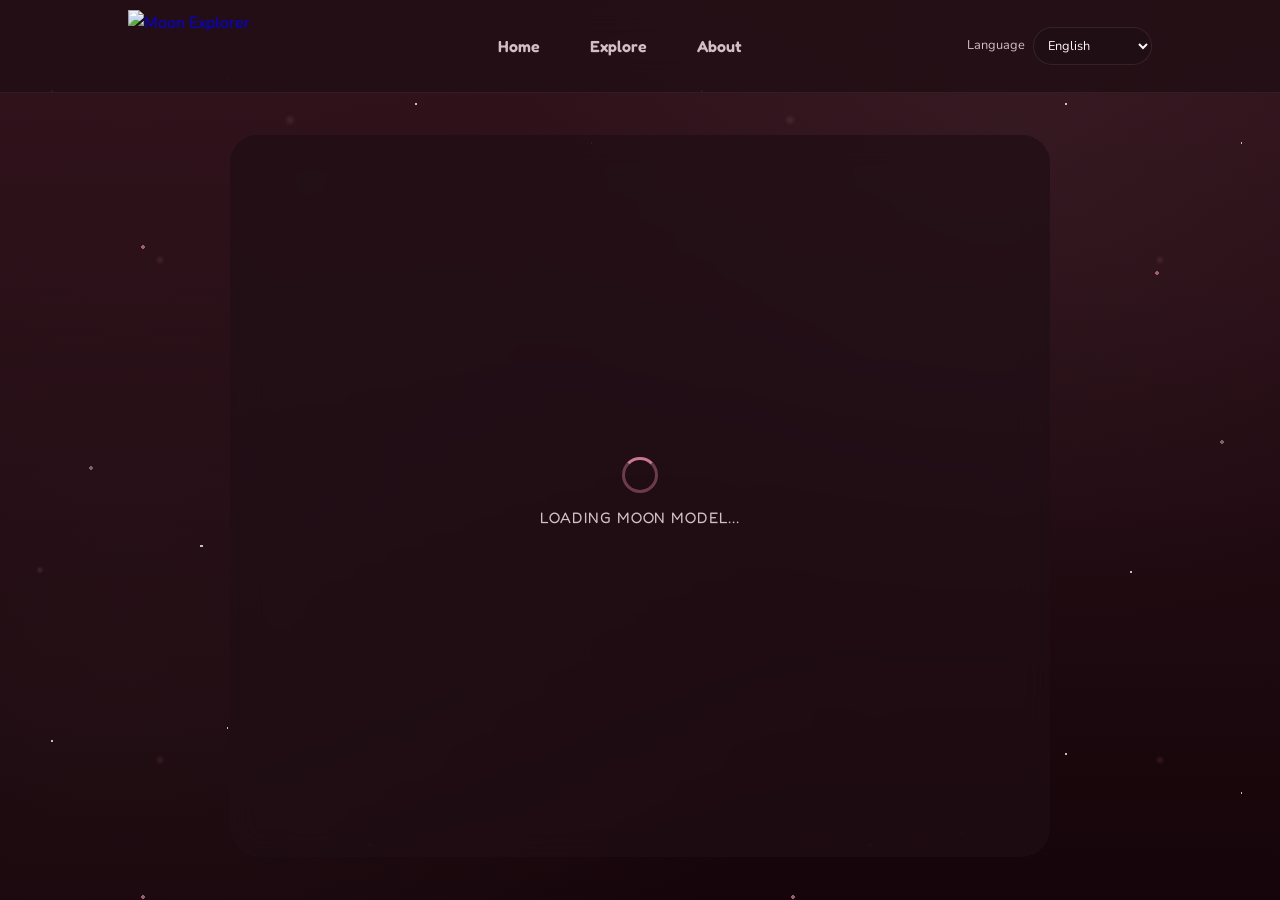
==== commit e8fda1ab: "Add files via upload" ====
--- a/explore.html
+++ b/explore.html
@@ -3,7 +3,7 @@
     <head>
         <meta charset="UTF-8" />
         <meta name="viewport" content="width=device-width, initial-scale=1.0" />
-        <title>Moon Explorer — Interactive Space Exploration Museum</title>
+        <title data-i18n="pageTitle">Moon Explorer — Interactive Space Exploration Museum</title>
 
         <!-- Google Fonts: Fredoka & Nunito -->
         <link rel="preconnect" href="https://fonts.googleapis.com" />
@@ -27,26 +27,31 @@
 
         <!-- NAVBAR -->
         <header class="navbar">
-        <a href="#home" class="logo">
-            <img src="./assets/logo.png" alt="Moon Explorer Logo" />
-            <p>MOON EXPLORER</p>
+        <a href="index.html#home" class="logo">
+            <img src="./assets/moon-explorer-logo.png" alt="Moon Explorer" data-i18n-alt="brandAlt" />
         </a>
 
-        <nav class="menu">
-            <a href="#home">Home</a>
-            <a href="#explore">Explore</a>
-            <a href="#about">About</a>
+        <nav class="menu" aria-label="Main navigation">
+            <a href="index.html#home" data-i18n="homeNav">Home</a>
+            <a href="#explorer" data-i18n="exploreNav">Explore</a>
+            <a href="index.html#about" data-i18n="aboutNav">About</a>
         </nav>
 
-        <div class="nav-cta">
-            <a href="#explore" class="btn btn-primary">EXPLORE THE MOON</a>
-        </div>
+        <label class="language-switcher">
+            <span data-i18n="languageLabel">Language</span>
+            <select id="language-select" aria-label="Select language" data-i18n-aria-label="languageLabel">
+                <option value="en">English</option>
+                <option value="es">Español</option>
+                <option value="pt">Português</option>
+            </select>
+        </label>
 
         <!-- Hamburger (mobile) -->
         <button
             class="hamburger"
             id="hamburger"
             aria-label="Open menu"
+            data-i18n-aria-label="openMenu"
             aria-expanded="false"
         >
             <span></span><span></span><span></span>
@@ -57,105 +62,123 @@
         <div class="menu-overlay" id="menu-overlay"></div>
 
         <!-- Menu lateral mobile -->
-        <aside class="side-menu" id="side-menu" aria-hidden="true">
+        <aside class="side-menu" id="side-menu" aria-hidden="true" inert>
         <div class="side-menu-header">
             <p>MOON EXPLORER</p>
-            <button class="close-menu" id="close-menu" aria-label="Close menu">
+            <button class="close-menu" id="close-menu" aria-label="Close menu" data-i18n-aria-label="closeMenu">
             &times;
             </button>
         </div>
-        <nav class="side-menu-links">
-            <a href="#home">Home</a>
-            <a href="#explore">Explore</a>
-            <a href="#about">About</a>
+        <nav class="side-menu-links" aria-label="Mobile navigation">
+            <a href="index.html#home" data-i18n="homeNav">Home</a>
+            <a href="#explorer" data-i18n="exploreNav">Explore</a>
+            <a href="index.html#about" data-i18n="aboutNav">About</a>
         </nav>
-        <a href="#explore" class="btn btn-primary side-menu-cta"
+        <a href="#explorer" class="btn btn-primary side-menu-cta"
+            data-i18n="exploreMoon"
             >EXPLORE THE MOON</a
         >
         </aside>
 
-        <main class="explorer initial-state" id="explorer">
+        <main class="explorer initial-state" id="explorer" aria-label="Lunar equipment explorer">
 
     <!-- PAINEL DA LUA -->
-    <section class="moon-panel">
-        <div class="panel-label">MOON EXPLORER</div>
+    <section class="moon-panel" aria-labelledby="moon-panel-heading">
+        <div class="panel-label" id="moon-panel-heading" data-i18n="moonExplorerLabel">MOON EXPLORER</div>
 
         <div class="moon-container">
+            <div class="moon-loading" id="moon-loading" role="status" aria-live="polite">
+                <span class="moon-loading-spinner" aria-hidden="true"></span>
+                <span class="moon-loading-text" data-i18n="loadingMoon">LOADING MOON MODEL...</span>
+            </div>
             <model-viewer
-                src="./assets/Moon_New.glb"
+                id="moon-model"
+                src="./assets/moon_new.glb"
                 alt="3D Model of the Moon"
+                data-i18n-alt="moonModelAlt"
                 camera-controls
                 disable-pan
                 disable-zoom
                 shadow-intensity="0"
                 exposure="1"
-            ></model-viewer>
-
-            <!-- REGIÕES CLICÁVEIS -->
-            <button
-                class="moon-region"
-                data-object="0"
-                style="--x: 35%; --y: 35%;"
-                aria-label="Selecionar equipamento 1"
-            ></button>
-
-            <button
-                class="moon-region"
-                data-object="1"
-                style="--x: 65%; --y: 40%;"
-                aria-label="Selecionar equipamento 2"
-            ></button>
-
-            <button
-                class="moon-region"
-                data-object="2"
-                style="--x: 45%; --y: 65%;"
-                aria-label="Selecionar equipamento 3"
-            ></button>
-
-            <button
-                class="moon-region"
-                data-object="3"
-                style="--x: 70%; --y: 70%;"
-                aria-label="Selecionar equipamento 4"
-            ></button>
+            >
+                <button
+                    slot="hotspot-equipment-0"
+                    class="moon-region"
+                    data-object="0"
+                    data-position="0m 2.76m 0m"
+                    data-normal="-0.333 0.333 0.882"
+                    tabindex="0"
+                    aria-label="Select Apollo 11 EASEP"
+                ></button>
+                <button
+                    slot="hotspot-equipment-1"
+                    class="moon-region"
+                    data-object="1"
+                    data-position="-0.7m 0.7m -2.6m"
+                    data-normal="0.333 0.222 0.916"
+                    data-orientation="0deg 90deg 180deg"
+                    tabindex="0"
+                    aria-label="Select Apollo 15 ALSEP"
+                ></button>
+                <button
+                    slot="hotspot-equipment-2"
+                    class="moon-region"
+                    data-object="2"
+                    data-position="0.2m -1.9m 1.6m"
+                    data-normal="-0.111 -0.333 0.936"
+                    tabindex="0"
+                    aria-label="Select Apollo 12 ALSEP"
+                ></button>
+                <button
+                    slot="hotspot-equipment-3"
+                    class="moon-region"
+                    data-object="3"
+                    data-position="-2.1m 0.5m 1.5m"
+                    data-normal="0.444 -0.444 0.778"
+                    tabindex="0"
+                    aria-label="Select Surveyor 3"
+                ></button>
+            </model-viewer>
         </div>
 
         <p class="moon-instruction" id="moon-instruction">
-            SELECT A LOCATION ON THE MOON
+            <span data-i18n="selectLocation">SELECT A LOCATION ON THE MOON</span>
         </p>
     </section>
 
 
     <!-- PAINEL DO EQUIPAMENTO -->
-    <section class="object-panel hidden" id="object-panel">
-
-        <div class="panel-label">MISSION ARTIFACT</div>
+    <section class="object-panel hidden" id="object-panel" aria-labelledby="object-panel-heading">
+
+        <div class="panel-label" id="object-panel-heading" data-i18n="missionArtifact">MISSION ARTIFACT</div>
 
         <div class="object-viewer">
             <model-viewer
                 id="artifact-model"
                 src=""
                 alt="3D Model of the selected equipment"
+                data-i18n-alt="artifactModelAlt"
                 camera-controls
                 disable-pan
                 auto-rotate
+                disable-zoom
                 rotation-per-second="8deg"
                 shadow-intensity="0"
                 exposure="1"
             ></model-viewer>
 
-            <div class="object-loading" id="object-loading">
+            <div class="object-loading" id="object-loading" data-i18n="loadingModel">
                 LOADING MODEL...
             </div>
         </div>
 
         <div class="object-info">
 
-            <h1 id="object-name">Equipment name</h1>
+            <h1 id="object-name" data-i18n="equipmentName">Equipment name</h1>
 
             <p class="object-mission" id="object-mission">
-                Mission name
+                <span data-i18n="missionName">Mission name</span>
             </p>
 
         </div>
@@ -165,43 +188,61 @@
     <!-- DASHBOARD -->
     <section class="details-panel hidden" id="details-panel">
 
-        <div class="panel-label">MISSION DASHBOARD</div>
+        <div class="panel-label" data-i18n="missionDashboard">MISSION DASHBOARD</div>
 
         <!-- DETALHES DA MISSÃO -->
-        <article class="dashboard-card mission-card">
+        <article class="dashboard-card mission-card" aria-labelledby="details-heading">
+            <h2 id="details-heading" data-i18n="detailsHeading">01 / DETAILS</h2>
             <dl class="mission-summary">
                 <div>
-                    <dt>Mission</dt>
+                    <dt data-i18n="missionLabel">Mission</dt>
                     <dd id="details-mission">--</dd>
                 </div>
                 <div>
-                    <dt>Equipment mass</dt>
+                    <dt data-i18n="massLabel">Equipment mass</dt>
                     <dd id="details-mass">--</dd>
                 </div>
-                <div>
-                    <dt>Current status</dt>
+                <div id="status-summary-item">
+                    <dt data-i18n="statusLabel">Current status</dt>
                     <dd id="details-status">--</dd>
                 </div>
+                <div>
+                    <dt data-i18n="launchSiteLabel">Launch Site</dt>
+                    <dd id="details-launch-site">--</dd>
+                </div>
+                <div>
+                    <dt data-i18n="launchVehicleLabel">Launch Vehicle</dt>
+                    <dd id="details-launch-vehicle">--</dd>
+                </div>
+                <div>
+                    <dt data-i18n="localLabel">Local</dt>
+                    <dd id="details-local">--</dd>
+                </div>
             </dl>
         </article>
 
         <!-- HISTÓRIA -->
-        <article class="dashboard-card story-card">
-
-            <h2>02 / THE STORY</h2>
-
-            <div class="story-section">
-                <h3>About the equipment</h3>
+        <article class="dashboard-card story-card" aria-labelledby="story-heading">
+
+            <h2 id="story-heading" data-i18n="storyHeading">02 / THE STORY</h2>
+
+            <div class="story-section">
+                <h3 data-i18n="aboutEquipment">About the equipment</h3>
                 <p id="story-info"></p>
             </div>
 
             <div class="story-section">
-                <h3>Why is it important?</h3>
+                <h3 data-i18n="objectiveLabel">Objective</h3>
+                <p id="story-objetivo"></p>
+            </div>
+
+            <div class="story-section">
+                <h3 data-i18n="importanceLabel">Why is it important?</h3>
                 <p id="story-importance"></p>
             </div>
 
             <div class="story-section">
-                <h3>Mission context</h3>
+                <h3 data-i18n="contextLabel">Mission context</h3>
                 <p id="story-context"></p>
             </div>
 
@@ -209,9 +250,9 @@
 
 
         <!-- LINHA DO TEMPO -->
-        <article class="dashboard-card timeline-card">
-
-            <h2>03 / MISSION TIMELINE</h2>
+        <article class="dashboard-card timeline-card" aria-labelledby="timeline-heading">
+
+            <h2 id="timeline-heading" data-i18n="timelineHeading">03 / MISSION TIMELINE</h2>
 
             <div class="timeline" id="mission-timeline"></div>
 
@@ -219,9 +260,9 @@
 
 
         <!-- CURIOSIDADE -->
-        <article class="dashboard-card funfact-card">
-
-            <h2>04 / DID YOU KNOW?</h2>
+        <article class="dashboard-card funfact-card" aria-labelledby="funfact-heading">
+
+            <h2 id="funfact-heading" data-i18n="funfactHeading">04 / DID YOU KNOW?</h2>
 
             <p id="object-funfact"></p>
 
@@ -229,15 +270,15 @@
 
 
         <!-- NAVEGAÇÃO -->
-        <div class="artifact-navigation">
-
-            <button id="previous-artifact" aria-label="Previous equipment">
+        <nav class="artifact-navigation" aria-label="Equipment navigation">
+
+            <button id="previous-artifact" aria-label="Previous equipment" data-i18n-aria-label="previousEquipment">
                 ←
             </button>
 
-            <span id="artifact-counter">0 / 0</span>
-
-            <button id="next-artifact" aria-label="Next equipment">
+            <span id="artifact-counter" role="status" aria-live="polite" aria-atomic="true">0 / 0</span>
+
+            <button id="next-artifact" aria-label="Next equipment" data-i18n-aria-label="nextEquipment">
                 →
             </button>
 
@@ -246,6 +287,8 @@
     </section>
 
 </main>
-        <script src="./scripts/explore.js"></script>
+        <script src="./scripts/i18n.js" defer></script>
+        <script src="./scripts/menu.js" defer></script>
+        <script src="./scripts/explore.js" defer></script>
     </body>
 </html>
--- a/style.css
+++ b/style.css
@@ -292,7 +292,7 @@
   display: flex;
   align-items: center;
   justify-content: space-between;
-  padding: var(--margin-sm) var(--margin-xl);
+  padding: 10px var(--margin-xl);
   background: rgba(33, 15, 21, 0.85);
   backdrop-filter: blur(18px);
   -webkit-backdrop-filter: blur(18px);
@@ -302,24 +302,14 @@
 .logo {
   display: flex;
   align-items: center;
-  gap: 14px;
   text-decoration: none;
 }
 
 .logo img {
-  width: 40px;
-  height: 40px;
-  object-fit: contain;
-  border-radius: 50%;
-  box-shadow: 0 0 18px rgba(203, 119, 144, 0.4);
-}
-
-.logo p {
-  font-family: var(--font-heading);
-  font-weight: 700;
-  font-size: 1.25em;
-  letter-spacing: 0.06em;
-  color: var(--color-text-primary);
+  width: 144px;
+  height: 72px;
+  object-fit: cover;
+  object-position: center;
 }
 
 .menu {
@@ -359,6 +349,31 @@
   width: 100%;
 }
 
+.language-switcher {
+  display: flex;
+  align-items: center;
+  gap: 8px;
+  color: var(--color-text-secondary);
+  font-size: 0.8em;
+  white-space: nowrap;
+}
+
+.language-switcher select {
+  min-width: 116px;
+  padding: 8px 28px 8px 10px;
+  border: 1px solid var(--color-border-soft);
+  border-radius: 999px;
+  color: var(--color-text-primary);
+  background: rgba(33, 15, 21, 0.9);
+  font: inherit;
+  cursor: pointer;
+}
+
+.language-switcher option {
+  color: var(--color-text-primary);
+  background: var(--color-bg-darkest);
+}
+
 .hamburger {
   display: none;
   flex-direction: column;
@@ -450,3 +465,38 @@
   text-decoration: none;
 }
 
+@media (max-width: 900px) {
+  .menu,
+  .nav-cta {
+    display: none;
+  }
+
+  .hamburger {
+    display: flex;
+  }
+}
+
+@media (max-width: 768px) {
+  .navbar {
+    padding: 12px 20px;
+  }
+
+  .logo {
+    flex-shrink: 0;
+  }
+
+  .logo img {
+    width: 112px;
+    height: 56px;
+  }
+
+  .menu,
+  .nav-cta {
+    display: none;
+  }
+
+  .hamburger {
+    display: flex;
+  }
+}
+
--- a/explore.css
+++ b/explore.css
@@ -1,3 +1,4 @@
+
 /* =========================================
    EXPLORER - LAYOUT PRINCIPAL
 ========================================= */
@@ -12,10 +13,15 @@
     align-items: stretch;
 }
 
-@media (min-width: 1101px) {
+/* =========================================
+   TELAS GRANDES
+========================================= */
+
+@media (min-width: 1600px) and (min-height: 1000px) {
+
     .explorer.selected-state {
-        height: calc(100svh - 90px);
-        min-height: 600px;
+        height: calc(100svh - 110px);
+        min-height: min(600px, calc(100svh - 110px));
         padding: 14px 20px;
         gap: 14px;
     }
@@ -24,12 +30,12 @@
     .explorer.selected-state > .object-panel,
     .explorer.selected-state > .details-panel {
         height: 100%;
-        padding: 14px;
+        padding: 16px;
     }
 
     .explorer.selected-state .panel-label {
-        font-size: 1em;
-        margin-bottom: 6px;
+        font-size: 1.35em;
+        margin-bottom: 10px;
     }
 
     .explorer.selected-state .object-viewer,
@@ -38,54 +44,280 @@
     }
 
     .explorer.selected-state .object-info h1 {
-        font-size: 1.4em;
+        font-size: 1.5em;
         margin: 4px 0;
     }
 
     .explorer.selected-state .object-mission {
-        font-size: 1em;
+        font-size: 1.05em;
         margin-bottom: 0;
     }
 
     .explorer.selected-state .details-panel {
-        grid-template-rows: repeat(5, auto);
-        align-content: safe center;
+        justify-content: space-between;
+        gap: 0;
+        overflow: hidden;
     }
 
     .explorer.selected-state .dashboard-card {
-        padding: 10px;
+        padding: 16px;
     }
 
     .explorer.selected-state .mission-card,
     .explorer.selected-state .funfact-card {
-        padding: 6px 10px;
-    }
-
-    .explorer.selected-state .funfact-card h2 {
-        margin-bottom: 3px;
+        padding: 14px 16px;
     }
 
     .explorer.selected-state .dashboard-card h2 {
-        font-size: 0.95em;
+        font-size: 1.2em;
+        margin-bottom: 12px;
     }
 
     .explorer.selected-state .dashboard-card p,
     .explorer.selected-state .mission-summary dd,
     .explorer.selected-state .timeline-item p {
+        font-size: 1em;
+        line-height: 1.3;
+    }
+
+    .explorer.selected-state .story-card {
+        gap: 14px;
+    }
+
+    .explorer.selected-state .story-section {
+        gap: 12px;
+    }
+
+    .explorer.selected-state .story-section h3 {
+        font-size: 1em;
+    }
+
+    .explorer.selected-state .story-section p {
+        font-size: 1em;
+        line-height: 1.2;
+    }
+
+    .explorer.selected-state .timeline-item h3 {
+        font-size: 1em;
+    }
+
+    .explorer.selected-state .timeline-item p {
         font-size: 0.9em;
-}
-
-/* ESTADO INICIAL */
+        line-height: 1.2;
+    }
+
+    .explorer.selected-state .timeline {
+        padding: 4px 0 5px;
+    }
+
+    .explorer.selected-state .timeline-item {
+        padding: 24px 6px 0;
+    }
+
+    .explorer.selected-state .artifact-navigation button {
+        width: 30px;
+        height: 30px;
+    }
+}
+
+/* =========================================
+   TELAS INTERMEDIÁRIAS
+========================================= */
+
+@media (min-width: 1101px) and (max-width: 1599px),
+       (min-width: 1101px) and (max-height: 999px) {
+
+    .explorer.selected-state {
+        height: calc(100svh - 104px);
+        min-height: 0;
+        grid-template-columns:
+            minmax(145px, 0.6fr)
+            minmax(190px, 0.8fr)
+            minmax(0, 2fr);
+        align-content: stretch;
+        padding: 10px 16px;
+        gap: 10px;
+    }
+
+    .explorer.selected-state > .moon-panel,
+    .explorer.selected-state > .object-panel,
+    .explorer.selected-state > .details-panel {
+        height: 100%;
+        min-height: 0;
+        padding: 12px;
+    }
+
+    .explorer.selected-state .panel-label {
+        font-size: 1.1em;
+        letter-spacing: 0.5px;
+        margin-bottom: 8px;
+        white-space: nowrap;
+    }
+
+    .explorer.selected-state .object-viewer,
+    .explorer.selected-state .object-viewer model-viewer {
+        min-height: 0;
+    }
+
+    .explorer.selected-state .object-info {
+        padding-top: 4px;
+    }
+
+    .explorer.selected-state .object-info h1 {
+        font-size: 1.2em;
+    }
+
+    .explorer.selected-state .object-mission {
+        font-size: 0.9em;
+    }
+
+    /* DASHBOARD */
+
+    .explorer.selected-state .details-panel {
+        justify-content: space-between;
+        align-items: stretch;
+        gap: 0;
+        padding: 12px;
+        font-size: clamp(0.85em, 1.7svh, 1em);
+        overflow: hidden;
+    }
+
+    .explorer.selected-state .details-panel > .panel-label {
+        font-size: 1.15em;
+        margin-bottom: 0;
+    }
+
+    /* CARDS */
+
+    .explorer.selected-state .dashboard-card {
+        flex: 0 1 auto;
+        min-width: 0;
+        min-height: 0;
+        height: fit-content;
+        padding: clamp(10px, 1.1svh, 15px);
+    }
+
+    .explorer.selected-state .dashboard-card h2 {
+        font-size: clamp(1.05em, 1.9svh, 1.2em);
+        line-height: 1.15;
+        margin-bottom: clamp(6px, 0.8svh, 10px);
+    }
+
+    .explorer.selected-state .dashboard-card p {
+        font-size: clamp(0.9em, 1.6svh, 1em);
+        line-height: 1.2;
+    }
+
+    /* DETALHES DA MISSÃO */
+
+    .explorer.selected-state .mission-card,
+    .explorer.selected-state .funfact-card {
+        padding: clamp(9px, 1svh, 13px);
+    }
+
+    .explorer.selected-state .mission-summary {
+        gap: 5px;
+    }
+
+    .explorer.selected-state .mission-summary div {
+        padding: clamp(5px, 0.7svh, 8px);
+    }
+
+    .explorer.selected-state .mission-summary dt {
+        font-size: 0.85em;
+    }
+
+    .explorer.selected-state .mission-summary dd {
+        font-size: 0.95em;
+        line-height: 1.2;
+    }
+
+    /* HISTÓRIA */
+
+    .explorer.selected-state .story-card {
+        gap: clamp(7px, 0.9svh, 12px);
+    }
+
+    .explorer.selected-state .story-section {
+        grid-template-columns:
+            minmax(0, 0.72fr)
+            minmax(0, 2fr);
+        gap: 10px;
+    }
+
+    .explorer.selected-state .story-section h3 {
+        font-size: 0.95em;
+        line-height: 1.15;
+    }
+
+    .explorer.selected-state .story-section p {
+        font-size: 0.95em;
+        line-height: 1.2;
+    }
+
+    /* TIMELINE */
+
+    .explorer.selected-state .timeline {
+        padding: 4px 0 5px;
+    }
+
+    .explorer.selected-state .timeline-item {
+        padding: 22px 4px 0;
+    }
+
+    .explorer.selected-state .timeline-item h3 {
+        font-size: 0.95em;
+        margin-bottom: 18px;
+    }
+
+    .explorer.selected-state .timeline-item p {
+        font-size: 0.85em;
+        line-height: 1.2;
+    }
+
+    /* CURIOSIDADE */
+
+    .explorer.selected-state .funfact-card h2 {
+        margin-bottom: 6px;
+    }
+
+    .explorer.selected-state .funfact-card > p {
+        font-size: 0.95em;
+    }
+
+    /* NAVEGAÇÃO */
+
+    .explorer.selected-state .artifact-navigation {
+        gap: 12px;
+    }
+
+    .explorer.selected-state .artifact-navigation button {
+        width: 28px;
+        height: 28px;
+    }
+
+    .explorer.selected-state #artifact-counter {
+        font-size: 1em;
+    }
+}
+
+/* =========================================
+   ESTADO INICIAL
+========================================= */
 
 .explorer.initial-state {
     display: flex;
     justify-content: center;
     align-items: center;
+    height: calc(100svh - 94px);
+    min-height: 0;
 }
 
 .explorer.initial-state .moon-panel {
-    width: min(650px, 90vw);
-    min-height: 500px;
+    width: min(820px, 94vw);
+    height: 100%;
+    min-height: 0;
+    padding: 8px;
     display: flex;
     flex-direction: column;
     align-items: center;
@@ -95,20 +327,30 @@
 
 .explorer.initial-state .moon-container {
     width: 100%;
-    max-width: 600px;
+    max-width: min(760px, max(0px, calc(100svh - 320px)));
     aspect-ratio: 1;
 }
 
 .explorer.initial-state .moon-instruction {
-    margin-top: 20px;
-}
-
-
-/* ESTADO COM EQUIPAMENTO SELECIONADO */
+    margin-top: clamp(8px, 2svh, 20px);
+}
+
+.explorer.initial-state .moon-panel:not(.model-loaded) .panel-label,
+.explorer.initial-state .moon-panel:not(.model-loaded) .moon-region,
+.explorer.initial-state .moon-panel:not(.model-loaded) .moon-instruction {
+    visibility: hidden;
+}
+
+/* =========================================
+   ESTADO COM EQUIPAMENTO SELECIONADO
+========================================= */
 
 .explorer.selected-state {
     display: grid;
-    grid-template-columns: minmax(150px, 0.8fr) minmax(230px, 1fr) minmax(0, 2fr);
+    grid-template-columns:
+        minmax(150px, 0.8fr)
+        minmax(230px, 1fr)
+        minmax(0, 2fr);
     animation: explorerAppear 0.7s ease forwards;
 }
 
@@ -120,13 +362,13 @@
     justify-content: center;
 }
 
-
-/* ELEMENTOS OCULTOS */
+/* =========================================
+   ELEMENTOS OCULTOS
+========================================= */
 
 .hidden {
     display: none !important;
 }
-
 
 /* =========================================
    PAINÉIS
@@ -155,7 +397,6 @@
     margin-bottom: 10px;
 }
 
-
 /* =========================================
    LUA
 ========================================= */
@@ -173,6 +414,39 @@
     height: 100%;
     background: transparent;
     outline: none;
+}
+
+.moon-loading {
+    position: absolute;
+    inset: 0;
+    z-index: 1;
+    display: flex;
+    flex-direction: column;
+    align-items: center;
+    justify-content: center;
+    gap: 12px;
+    color: var(--color-text-secondary);
+    font-family: var(--font-heading);
+    font-size: 0.95em;
+    letter-spacing: 0.06em;
+    pointer-events: none;
+}
+
+.moon-loading-spinner {
+    width: 36px;
+    height: 36px;
+    border: 3px solid var(--color-border-glow);
+    border-top-color: var(--color-pink-accent);
+    border-radius: 50%;
+    animation: moonLoadingSpin 0.9s linear infinite;
+}
+
+.moon-panel.model-loaded .moon-loading {
+    display: none;
+}
+
+.moon-panel.model-error .moon-loading-spinner {
+    display: none;
 }
 
 .moon-instruction {
@@ -184,16 +458,11 @@
     animation: instructionPulse 2s infinite ease-in-out;
 }
 
-
 /* =========================================
    REGIÕES CLICÁVEIS DA LUA
 ========================================= */
 
 .moon-region {
-    position: absolute;
-    left: var(--x);
-    top: var(--y);
-    transform: translate(-50%, -50%);
     width: 20px;
     height: 20px;
     border-radius: 50%;
@@ -203,14 +472,18 @@
         0 0 10px var(--color-pink-accent),
         0 0 25px var(--color-border-glow);
     cursor: pointer;
-    z-index: 5;
-    transition: 0.3s ease;
+    transition:
+        width 0.3s ease,
+        height 0.3s ease,
+        background 0.3s ease,
+        box-shadow 0.3s ease;
     animation: regionPulse 2s infinite;
 }
 
 .moon-region:hover,
 .moon-region.active {
-    transform: translate(-50%, -50%) scale(1.5);
+    width: 30px;
+    height: 30px;
     background: var(--color-text-primary);
     box-shadow:
         0 0 15px var(--color-text-primary),
@@ -222,6 +495,20 @@
     outline-offset: 5px;
 }
 
+.navbar a:focus-visible,
+.navbar button:focus-visible,
+.navbar select:focus-visible,
+.side-menu a:focus-visible,
+.side-menu button:focus-visible,
+.moon-region:focus-visible,
+.artifact-navigation button:focus-visible {
+    outline: 3px solid var(--color-text-primary);
+    outline-offset: 4px;
+}
+
+.artifact-navigation button:focus-visible {
+    box-shadow: 0 0 0 3px var(--color-pink-accent);
+}
 
 /* =========================================
    MODELO 3D DO EQUIPAMENTO
@@ -283,48 +570,55 @@
     overflow-wrap: anywhere;
 }
 
-
 /* =========================================
    DASHBOARD
 ========================================= */
 
 .details-panel {
-    display: grid;
-    grid-template-columns: repeat(2, minmax(0, 1fr));
-    grid-template-rows: repeat(5, auto);
-    grid-template-areas:
-        "label label"
-        "mission mission"
-        "story timeline"
-        "funfact funfact"
-        "navigation navigation";
-    gap: 10px;
-    align-content: center;
+    display: flex;
+    flex-direction: column;
+    justify-content: space-between;
+    align-items: stretch;
+    gap: 0;
     animation: panelAppear 0.8s ease forwards;
-    overflow-y: auto;
+
+    /* Sem rolagem no dashboard */
+    overflow: hidden;
 }
 
 .details-panel > .panel-label {
-    grid-area: label;
+    flex: 0 0 auto;
+    font-size: 1.4em;
     margin: 0;
-}
+    padding: 4px 0;
+}
+
+/* Cada sessão ocupa somente o espaço necessário */
 
 .dashboard-card {
+    flex: 0 0 auto;
+    width: 100%;
     min-width: 0;
     min-height: 0;
-    padding: 14px;
+    height: fit-content;
+    padding: 16px;
     border: 1px solid var(--color-border-soft);
     border-radius: 16px;
     background: rgba(33, 15, 21, 0.45);
 }
 
+/* Títulos das sessões */
+
 .dashboard-card h2 {
     color: var(--color-pink-accent);
     font-family: var(--font-heading);
-    font-size: 1.1em;
+    font-size: 1.25em;
     letter-spacing: 0.5px;
-    margin-bottom: 10px;
-}
+    line-height: 1.15;
+    margin-bottom: 12px;
+}
+
+/* Textos */
 
 .dashboard-card p {
     color: var(--color-text-secondary);
@@ -332,29 +626,57 @@
     line-height: 1.3;
 }
 
+/* =========================================
+   DETALHES DA MISSÃO
+========================================= */
+
 .mission-card {
-    grid-area: mission;
-    padding: 10px 14px;
+    padding: 14px 16px;
 }
 
 .mission-summary {
     display: grid;
-    grid-template-columns: 0.8fr 0.65fr 1.55fr;
-    gap: 12px;
+    grid-template-columns: repeat(3, minmax(0, 1fr));
+    gap: 8px;
 }
 
 .mission-summary div {
     min-width: 0;
-    padding: 8px 10px;
+    padding: 9px 10px;
     border: 1px solid var(--color-border-soft);
     border-radius: 12px;
     background: rgba(33, 15, 21, 0.4);
 }
 
+.mission-summary #status-summary-item.status-abandoned {
+    border-color: rgba(255, 190, 92, 0.8);
+    background: rgba(117, 70, 13, 0.36);
+}
+
+.mission-summary #status-summary-item.status-deactivated {
+    border-color: rgba(255, 120, 132, 0.78);
+    background: rgba(112, 38, 51, 0.36);
+}
+
+.mission-summary #status-summary-item.status-ended {
+    border-color: rgba(139, 184, 255, 0.75);
+    background: rgba(35, 67, 112, 0.38);
+}
+
+.mission-summary #status-summary-item.status-inactive {
+    border-color: rgba(166, 174, 188, 0.72);
+    background: rgba(75, 82, 94, 0.4);
+}
+
+.mission-summary #status-summary-item.status-operational {
+    border-color: rgba(122, 220, 167, 0.75);
+    background: rgba(35, 100, 69, 0.35);
+}
+
 .mission-summary dt {
     color: var(--color-pink-accent);
     font-family: var(--font-heading);
-    font-size: 0.9em;
+    font-size: 0.95em;
     letter-spacing: 0.4px;
 }
 
@@ -365,74 +687,93 @@
     overflow-wrap: anywhere;
 }
 
-
 /* =========================================
    HISTÓRIA
 ========================================= */
 
 .story-card {
-    grid-area: story;
+    display: flex;
+    flex-direction: column;
+    justify-content: flex-start;
+    flex: 0 0 auto;
+    height: fit-content;
+    gap: 16px;
+}
+
+.story-section {
+    display: grid;
+    grid-template-columns: minmax(0, 0.8fr) minmax(0, 2fr);
+    align-items: start;
+    gap: 12px;
+}
+
+.story-section h3 {
+    color: var(--color-text-primary);
+    font-family: var(--font-heading);
+    font-size: 1.05em;
+    line-height: 1.2;
+}
+
+.story-section p,
+.timeline-item p,
+.funfact-card > p {
+    line-height: 1.3;
+}
+
+/* =========================================
+   TIMELINE
+========================================= */
+
+
+.timeline-card {
     display: flex;
     flex-direction: column;
     justify-content: center;
-    gap: 8px;
-}
-
-.timeline-card {
-    grid-area: timeline;
-    display: flex;
-    flex-direction: column;
-    justify-content: center;
-}
-
-.story-section h3 {
-    color: var(--color-text-primary);
-    font-family: var(--font-heading);
-    font-size: 1em;
-    margin-bottom: 3px;
-}
-
-
-/* =========================================
-   TIMELINE
-========================================= */
+    flex: 0 0 auto;
+    height: fit-content;
+}
 
 .timeline {
     display: flex;
-    flex-direction: column;
-    gap: 10px;
+    align-items: stretch;
     position: relative;
-    padding-left: 10px;
+    width: 100%;
+    overflow: hidden;
+    padding: 6px 0 8px;
 }
 
 .timeline-item {
     position: relative;
-    padding-left: 16px;
-    border-left: 2px solid var(--color-border-glow);
+    flex: 1 1 0;
+    min-width: 0;
+    max-width: none;
+    padding: 24px 8px 0;
+    border-top: 2px solid var(--color-border-glow);
 }
 
 .timeline-item::before {
     content: "";
     position: absolute;
-    left: -7px;
-    top: 3px;
+    left: 8px;
+    top: -6px;
     width: 9px;
     height: 9px;
     border-radius: 50%;
     background: var(--color-pink-accent);
     box-shadow: 0 0 12px var(--color-pink-accent);
+    z-index: 1;
 }
 
 .timeline-item h3 {
     color: var(--color-pink-accent);
     font-family: var(--font-heading);
-    font-size: 1em;
-    margin-bottom: 2px;
+    font-size: 1.05em;
+    margin-bottom: 20px;
 }
 
 .timeline-item p {
     color: var(--color-text-secondary);
-    font-size: 0.95em;
+    font-size: 0.9em;
     line-height: 1.25;
 }
 
@@ -442,14 +783,18 @@
 ========================================= */
 
 .funfact-card {
-    grid-area: funfact;
-    padding: 10px 14px;
+    padding: 14px 16px;
     border-color: var(--color-border-glow);
     background: linear-gradient(
         135deg,
         rgba(77, 54, 61, 0.45),
         rgba(33, 15, 21, 0.7)
     );
+    height: fit-content;
+}
+
+.funfact-card h2 {
+    margin-bottom: 8px;
 }
 
 .funfact-card h2::before {
@@ -457,18 +802,17 @@
     color: var(--color-pink-accent);
 }
 
-
 /* =========================================
    NAVEGAÇÃO ENTRE EQUIPAMENTOS
 ========================================= */
 
 .artifact-navigation {
-    grid-area: navigation;
     display: flex;
     align-items: center;
     justify-content: center;
     gap: 18px;
     padding: 0;
+    flex: 0 0 auto;
 }
 
 .artifact-navigation button {
@@ -494,7 +838,6 @@
     font-size: 1.1em;
 }
 
-
 /* =========================================
    ANIMAÇÕES
 ========================================= */
@@ -506,6 +849,12 @@
 
     50% {
         box-shadow: 0 0 25px var(--color-pink-accent);
+    }
+}
+
+@keyframes moonLoadingSpin {
+    to {
+        transform: rotate(360deg);
     }
 }
 
@@ -541,32 +890,43 @@
     }
 }
 
-
-/* =========================================
-   RESPONSIVIDADE
+/* =========================================
+   RESPONSIVIDADE - TABLETS
 ========================================= */
 
 @media (max-width: 1100px) {
 
     .explorer.selected-state {
-        grid-template-columns: 1fr 2fr;
+        height: auto;
+        min-height: calc(100svh - 104px);
+        grid-template-columns: minmax(0, 0.8fr) minmax(0, 1.2fr);
+        align-content: start;
+    }
+
+    .explorer.selected-state > .moon-panel,
+    .explorer.selected-state > .object-panel,
+    .explorer.selected-state > .details-panel {
+        height: auto;
+    }
+
+    .explorer.selected-state .moon-panel {
+        min-height: 350px;
+    }
+
+    .explorer.selected-state .object-panel {
+        min-height: 320px;
     }
 
     .explorer.selected-state .details-panel {
         grid-column: 1 / -1;
-        grid-template-rows: repeat(5, auto);
-    }
-
-    .explorer.selected-state .moon-panel {
-        min-height: 350px;
-    }
-
-    .explorer.selected-state .object-panel {
-        min-height: 320px;
-    }
-
-}
-
+        overflow: visible;
+        gap: 18px;
+    }
+}
+
+/* =========================================
+   RESPONSIVIDADE - CELULARES
+========================================= */
 
 @media (max-width: 768px) {
 
@@ -574,13 +934,24 @@
         padding: 15px;
     }
 
+    .explorer.initial-state {
+        height: calc(100svh - 82px);
+        padding: 10px;
+    }
+
     .explorer.initial-state .moon-panel {
-        min-height: 400px;
+        width: min(820px, 94vw);
+        min-height: 0;
+    }
+
+    .explorer.initial-state .moon-container {
+        max-width: min(760px, max(0px, calc(100svh - 260px)));
     }
 
     .explorer.selected-state {
         display: flex;
         flex-direction: column;
+        height: auto;
     }
 
     .explorer.selected-state .moon-panel {
@@ -598,15 +969,29 @@
     .details-panel {
         display: flex;
         flex-direction: column;
-        gap: 15px;
+        justify-content: space-between;
+        gap: 16px;
+        overflow: visible;
+    }
+
+    .details-panel > .panel-label {
+        font-size: 1.3em;
     }
 
     .dashboard-card {
-        padding: 18px;
+        padding: 16px;
+    }
+
+    .dashboard-card h2 {
+        font-size: 1.2em;
+    }
+
+    .dashboard-card p {
+        font-size: 1em;
     }
 
     .mission-summary {
-        grid-template-columns: 1fr;
+        grid-template-columns: repeat(2, minmax(0, 1fr));
         gap: 8px;
     }
 
@@ -619,9 +1004,12 @@
         padding: 8px 0 0;
     }
 
-    .story-card,
-    .timeline {
+    .story-card {
         overflow: visible;
     }
 
-}+    .story-section {
+        grid-template-columns: minmax(0, 1fr);
+        gap: 4px;
+    }
+}
